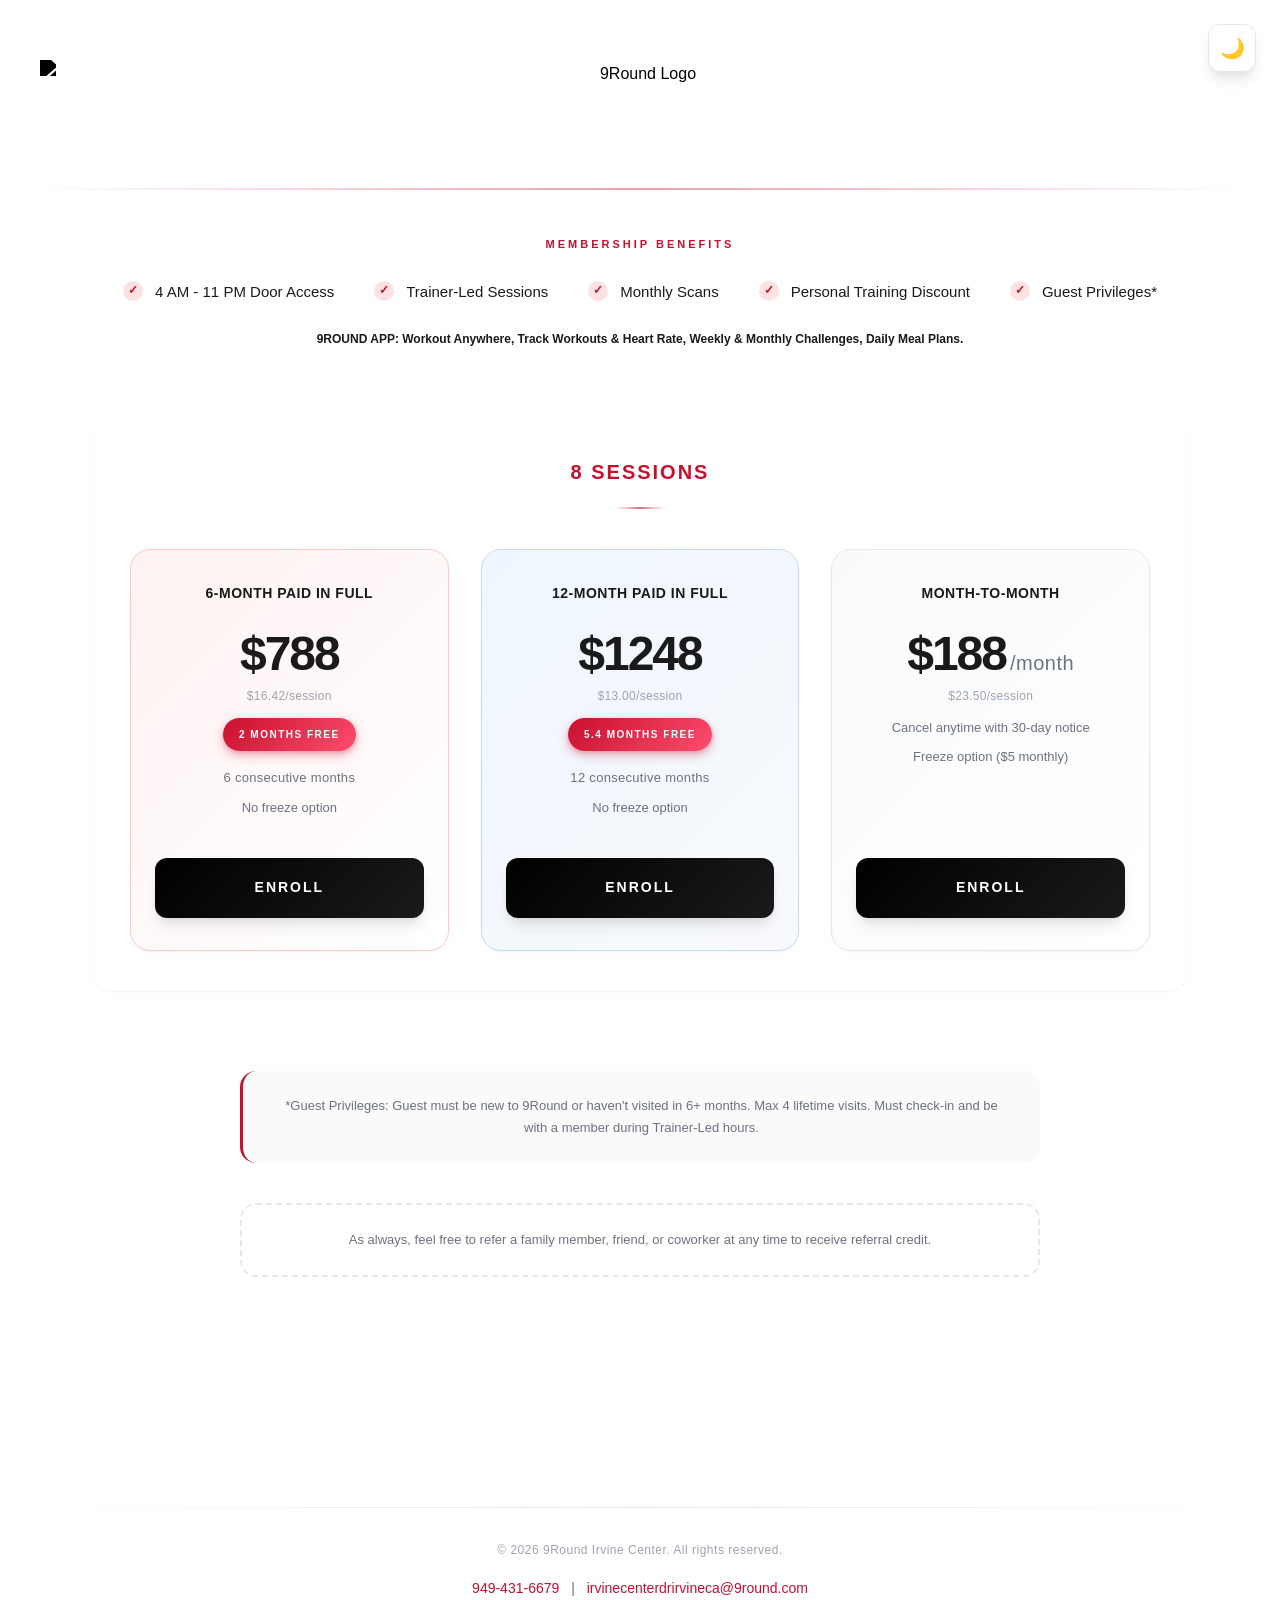
==== eight/index.html @ 7ae6cd3d "Create standalone plan pages and responsive single-plan sections" ====
<!DOCTYPE html>
<html lang="en">
<head>
  <meta charset="UTF-8">
  <meta name="viewport" content="width=device-width, initial-scale=1.0, viewport-fit=cover">
  <title>9Round Irvine Center - 8 Sessions</title>
  <link rel="icon" type="image/png" sizes="96x96" href="../images/favicon-96x96.png">
  <link rel="icon" href="../images/favicon.svg" type="image/svg+xml">
  <link rel="shortcut icon" href="../images/favicon.ico" type="image/x-icon">
  <link rel="stylesheet" type="text/css" href="../styles.css">
</head>
<body>
  <button class="theme-toggle" aria-label="Toggle theme" title="Toggle light/dark mode">
    <span class="theme-icon">🌙</span>
  </button>
  <div class="container">
    <div class="logo-container">
      <img src="../images/9round-white-logo.png" alt="9Round Logo" class="logo">
    </div>

    <div class="benefits-section">
      <ul class="benefits-list">
        <li>4 AM - 11 PM Door Access</li>
        <li>Trainer-Led Sessions</li>
        <li>Monthly Scans</li>
        <li>Personal Training Discount</li>
        <li>Guest Privileges*</li>
        <li class="no-checkmark">9ROUND APP: Workout Anywhere, Track Workouts & Heart Rate, Weekly & Monthly Challenges, Daily Meal Plans.</li>
      </ul>
    </div>


    <div class="pricing-grid single-plan-grid">
      <!-- 8 Sessions -->
      <div class="pricing-tier" data-tier="eight">
        <h2 class="tier-title">8 SESSIONS</h2>
        
        <div class="pricing-option pif-option">
          <h3 class="option-title">6-Month Paid In Full</h3>
          <div class="price">$788</div>
          <div class="price-per-session">$16.42/session</div>
          <div class="highlight-badge" data-pif="788" data-monthly="188" data-tier="8 Sessions" data-enroll-url="https://app.clubready.com/JoinUs/9261/558503">2 MONTHS FREE</div>
          <p class="price-note">6 consecutive months</p>
          <p class="option-note">No freeze option</p>
          <a href="#" class="enroll-button" data-url="https://app.clubready.com/JoinUs/9261/558503">ENROLL</a>
        </div>

        <div class="pricing-option pif-option pif-option-12mo">
          <h3 class="option-title">12-Month Paid In Full</h3>
          <div class="price">$1248</div>
          <div class="price-per-session">$13.00/session</div>
          <div class="highlight-badge" data-pif="1248" data-monthly="188" data-tier="8 Sessions" data-enroll-url="https://app.clubready.com/JoinUs/9261/550856" data-months="12">5.4 MONTHS FREE</div>
          <p class="price-note">12 consecutive months</p>
          <p class="option-note">No freeze option</p>
          <a href="#" class="enroll-button" data-url="https://app.clubready.com/JoinUs/9261/550856">ENROLL</a>
        </div>

        <div class="pricing-option monthly-option">
          <h3 class="option-title">Month-to-Month</h3>
          <div class="price">$188<span class="price-period">/month</span></div>
          <div class="price-per-session">$23.50/session</div>
          <p class="option-note">Cancel anytime with 30-day notice</p>
          <p class="option-note">Freeze option ($5 monthly)</p>
          <a href="#" class="enroll-button" data-url="https://app.clubready.com/JoinUs/9261/544039">ENROLL</a>
        </div>
      </div>
    </div>
    <div class="guest-note">
      <p>*Guest Privileges: Guest must be new to 9Round or haven't visited in 6+ months. Max 4 lifetime visits. Must check-in and be with a member during Trainer-Led hours.</p>
    </div>

    <div class="referral-note">
      <p>As always, feel free to refer a family member, friend, or coworker at any time to receive referral credit.</p>
    </div>
  </div>

  <footer>
    <div class="footer-line"></div>
    <div class="footer-content">
      <p class="copyright">&copy; 2026 9Round Irvine Center. All rights reserved.</p>
      <p class="contact-info">
        <a href="tel:949-431-6679">949-431-6679</a> | 
        <a href="mailto:irvinecenterdrirvineca@9round.com">irvinecenterdrirvineca@9round.com</a>
      </p>
    </div>
  </footer>

  <!-- Enrollment Modal -->
  <div id="enrollmentModal" class="modal">
    <div class="modal-content">
      <div class="modal-header">
        <div class="modal-title-wrapper">
          <h3 class="modal-title">
            <span class="modal-title-line1">MEMBERSHIP</span>
            <span class="modal-title-line2">ENROLLMENT</span>
          </h3>
        </div>
        <div class="modal-header-actions">
          <button class="modal-refresh" aria-label="Refresh content" title="Refresh content">
            <span class="refresh-icon">↻</span>
            <span class="refresh-text">Refresh</span>
          </button>
          <button class="modal-close" aria-label="Close modal">&times;</button>
        </div>
      </div>
      <div class="modal-body">
        <div class="modal-iframe-overlay">
          <div class="modal-overlay-content">
            <img src="../images/favicon.svg" alt="9Round Logo" class="modal-overlay-logo">
            <div class="modal-overlay-info">
              <div class="modal-overlay-name">9Round Irvine Center</div>
              <div class="modal-overlay-address">6610 Irvine Center Dr, Irvine, CA 92618</div>
              <a href="tel:949-431-6679" class="modal-overlay-phone">949-431-6679</a>
            </div>
          </div>
        </div>
        <div class="modal-loader" id="modalLoader">
          <div class="loader-spinner"></div>
          <p class="loader-text">Loading...</p>
          <button class="status-check-btn" style="display:none; margin-top: 20px; padding: 10px 20px; background: #dc2626; color: white; border: none; border-radius: 4px; cursor: pointer; font-size: 14px; font-weight: 600;">Check Status / Close</button>
        </div>
        <iframe id="enrollmentIframe" src="" frameborder="0"></iframe>
      </div>
    </div>
  </div>

  <!-- Savings Modal -->
  <div id="savingsModal" class="modal">
    <div class="modal-content savings-modal-content">
      <div class="modal-header">
        <h3 class="modal-title">How You Save</h3>
        <button class="modal-close savings-modal-close" aria-label="Close modal">&times;</button>
      </div>
      <div class="modal-body savings-modal-body">
        <div class="savings-content">
          <div class="savings-membership-info">
            <div class="savings-membership-title" id="savings-tier-name">8 SESSIONS</div>
            <div class="savings-membership-subtitle" id="savings-subtitle">6-Month Paid In Full</div>
          </div>
          <div class="savings-line">
            <span id="savings-monthly-label">6 months month-to-month:</span>
            <strong id="savings-monthly-total">$0</strong>
          </div>
          <div class="savings-line">
            <span id="savings-pif-label">6 months paid in full:</span>
            <strong id="savings-pif-total">$0</strong>
          </div>
          <div class="savings-total">
            <span>You save:</span>
            <strong id="savings-amount">$0</strong>
          </div>
          <div class="savings-note" id="savings-note-text">That's like getting 2 months FREE!</div>
          <a href="#" class="enroll-button savings-modal-enroll" id="savings-enroll-button">ENROLL</a>
        </div>
      </div>
    </div>
  </div>

  <script>
    // Theme management
    (function() {
      const themeToggle = document.querySelector('.theme-toggle');
      const themeIcon = document.querySelector('.theme-icon');
      const html = document.documentElement;
      
      // Get saved theme or detect system preference
      function getInitialTheme() {
        const savedTheme = localStorage.getItem('theme');
        if (savedTheme) {
          return savedTheme;
        }
        return window.matchMedia('(prefers-color-scheme: dark)').matches ? 'dark' : 'light';
      }
      
      // Apply theme
      function setTheme(theme) {
        html.setAttribute('data-theme', theme);
        localStorage.setItem('theme', theme);
        themeIcon.textContent = theme === 'dark' ? '☀️' : '🌙';
      }
      
      // Initialize theme
      setTheme(getInitialTheme());
      
      // Toggle theme on button click
      themeToggle.addEventListener('click', () => {
        const currentTheme = html.getAttribute('data-theme');
        const newTheme = currentTheme === 'dark' ? 'light' : 'dark';
        setTheme(newTheme);
      });
      
      // Listen for system theme changes (optional)
      window.matchMedia('(prefers-color-scheme: dark)').addEventListener('change', (e) => {
        // Only auto-switch if user hasn't manually set a preference
        if (!localStorage.getItem('theme')) {
          setTheme(e.matches ? 'dark' : 'light');
        }
      });
    })();

    // Modal functionality
    const modal = document.getElementById('enrollmentModal');
    const modalIframe = document.getElementById('enrollmentIframe');
    const modalClose = document.querySelector('.modal-close');
    const modalRefresh = document.querySelector('.modal-refresh');
    const modalLoader = document.getElementById('modalLoader');
    const loaderText = modalLoader.querySelector('.loader-text');
    const statusCheckBtn = modalLoader.querySelector('.status-check-btn');
    let loaderTimeout;
    let submissionTimeout;
    let loadCheckInterval;
    let lastIframeUrl = '';
    let modalOpenTime = null;

    function showModal(url) {
      // Show loader immediately
      modalLoader.style.display = 'flex';
      modal.style.display = 'flex';
      document.body.style.overflow = 'hidden'; // Prevent background scrolling
      
      // Reset loader text and hide status button
      loaderText.textContent = 'Loading...';
      statusCheckBtn.style.display = 'none';
      
      // Clear any existing timeouts/intervals
      if (loaderTimeout) {
        clearTimeout(loaderTimeout);
        loaderTimeout = null;
      }
      if (submissionTimeout) {
        clearTimeout(submissionTimeout);
        submissionTimeout = null;
      }
      if (loadCheckInterval) {
        clearInterval(loadCheckInterval);
        loadCheckInterval = null;
      }
      
      lastIframeUrl = url;
      
      // Track when modal was opened
      modalOpenTime = Date.now();
      
      // Set iframe source
      modalIframe.src = url;
      
      // Start periodic check for blocked/stuck iframe
      let checkCount = 0;
      loadCheckInterval = setInterval(() => {
        checkCount++;
        const timeSinceOpen = Date.now() - modalOpenTime;
        
        // After 30 seconds, always show status button (regardless of our loader state)
        // This handles cases where ClubReady's form shows its own loading spinners
        if (timeSinceOpen >= 30000) {
          // Show status button if modal is still open
          if (modal.style.display === 'flex') {
            loaderText.textContent = 'The form may be taking longer than expected. If your order was submitted, please check your email for confirmation. You can close this window.';
            showStatusCheckButton();
            clearInterval(loadCheckInterval);
            loadCheckInterval = null;
          }
        }
      }, 1000); // Check every 1 second
      
      // Set a timeout that always shows status button after 30 seconds
      // This ensures users can always close the modal, even if ClubReady's form is stuck
      loaderTimeout = setTimeout(() => {
        // Always show status button after 30 seconds if modal is still open
        if (modal.style.display === 'flex') {
          loaderText.textContent = 'The form may be taking longer than expected. If your order was submitted, please check your email for confirmation. You can close this window.';
          showStatusCheckButton();
          
          // Clear the interval if timeout fires
          if (loadCheckInterval) {
            clearInterval(loadCheckInterval);
            loadCheckInterval = null;
          }
        }
      }, 30000); // 30 seconds
    }

    function closeModal() {
      modal.style.display = 'none';
      modalIframe.src = ''; // Clear iframe to stop loading
      document.body.style.overflow = ''; // Restore scrolling
      modalLoader.style.display = 'none'; // Hide loader
      loaderText.textContent = 'Loading...';
      statusCheckBtn.style.display = 'none';
      
      if (loaderTimeout) {
        clearTimeout(loaderTimeout);
        loaderTimeout = null;
      }
      if (submissionTimeout) {
        clearTimeout(submissionTimeout);
        submissionTimeout = null;
      }
      if (loadCheckInterval) {
        clearInterval(loadCheckInterval);
        loadCheckInterval = null;
      }
      
      lastIframeUrl = '';
      modalOpenTime = null;
    }

    function showStatusCheckButton() {
      statusCheckBtn.style.display = 'block';
    }

    // Enhanced load event handler - fires on every navigation including post-submission
    modalIframe.addEventListener('load', function() {
      // Clear initial loader timeout since iframe loaded
      if (loaderTimeout) {
        clearTimeout(loaderTimeout);
        loaderTimeout = null;
      }
      
      // Clear the periodic check interval since iframe loaded
      if (loadCheckInterval) {
        clearInterval(loadCheckInterval);
        loadCheckInterval = null;
      }
      
      // Hide loader after a short delay to ensure content is rendered
      setTimeout(() => {
        modalLoader.style.display = 'none';
        statusCheckBtn.style.display = 'none';
      }, 500);
      
      // Try to detect if we're on a success/confirmation page
      try {
        // Check if iframe URL changed (may be blocked by same-origin policy)
        const currentUrl = modalIframe.src;
        if (currentUrl !== lastIframeUrl && (currentUrl.includes('success') || currentUrl.includes('confirm'))) {
          // Likely on success page
          console.log('Detected potential success page');
        }
        lastIframeUrl = currentUrl;
      } catch (e) {
        // Cross-origin restriction - can't access iframe.contentWindow
        // This is expected for ClubReady
      }
      
      // Monitor for stuck loading state after form submission
      // If loader is still showing after 2 minutes, show user feedback
      if (submissionTimeout) {
        clearTimeout(submissionTimeout);
      }
      
      submissionTimeout = setTimeout(() => {
        // Always show status button after 30 seconds if modal is still open
        // This handles cases where ClubReady's form processing gets stuck
        if (modal.style.display === 'flex') {
          loaderText.textContent = 'Processing may be taking longer than expected. If your order was submitted, please check your email for confirmation.';
          showStatusCheckButton();
        }
      }, 30000); // 30 seconds after load event
    });

    // Handle iframe load errors
    modalIframe.addEventListener('error', function() {
      modalLoader.style.display = 'none';
      statusCheckBtn.style.display = 'none';
      
      if (loaderTimeout) {
        clearTimeout(loaderTimeout);
        loaderTimeout = null;
      }
      if (submissionTimeout) {
        clearTimeout(submissionTimeout);
        submissionTimeout = null;
      }
      
      console.error('Failed to load iframe content');
      
      // Show user-friendly error message
      loaderText.textContent = 'Failed to load form. Please try refreshing or contact support.';
      showStatusCheckButton();
    });

    // Refresh button click handler
    modalRefresh.addEventListener('click', function() {
      if (!modalIframe.src) return;
      modalLoader.style.display = 'flex';
      loaderText.textContent = 'Loading...';
      statusCheckBtn.style.display = 'none';
      
      if (loaderTimeout) {
        clearTimeout(loaderTimeout);
      }
      if (submissionTimeout) {
        clearTimeout(submissionTimeout);
      }
      
      lastIframeUrl = modalIframe.src;
      modalIframe.src = modalIframe.src;
      
      loaderTimeout = setTimeout(() => {
        modalLoader.style.display = 'none';
      }, 30000);
    });

    // Status check button click handler
    statusCheckBtn.addEventListener('click', function() {
      closeModal();
    });

    // Listen for messages from iframe (if ClubReady supports postMessage)
    window.addEventListener('message', function(event) {
      // Verify origin for security
      if (event.origin.includes('clubready.com')) {
        if (event.data && event.data.type === 'formSubmitted') {
          modalLoader.style.display = 'none';
          statusCheckBtn.style.display = 'none';
        } else if (event.data && event.data.type === 'formError') {
          loaderText.textContent = 'An error occurred. Please try again.';
          showStatusCheckButton();
        }
      }
    });

    // Close modal handlers
    modalClose.addEventListener('click', closeModal);
    
    // Close modal when clicking outside
    window.addEventListener('click', function(event) {
      if (event.target === modal) {
        closeModal();
      }
    });

    // Close modal on Escape key
    document.addEventListener('keydown', function(event) {
      if (event.key === 'Escape' && modal.style.display === 'flex') {
        closeModal();
      }
    });

    // Savings Modal functionality
    (function() {
      const savingsModal = document.getElementById('savingsModal');
      const savingsModalClose = document.querySelector('.savings-modal-close');
      const badges = document.querySelectorAll('.highlight-badge');
      
      function showSavingsModal(badge) {
        if (!badge.hasAttribute('data-pif')) return;
        const pifPrice = parseFloat(badge.getAttribute('data-pif'));
        const monthlyPrice = parseFloat(badge.getAttribute('data-monthly'));
        const tierName = badge.getAttribute('data-tier');
        const enrollUrl = badge.getAttribute('data-enroll-url');
        const months = parseInt(badge.getAttribute('data-months'), 10) || 6;
        
        // Calculate values
        const monthsMonthly = monthlyPrice * months;
        const savings = monthsMonthly - pifPrice;
        const monthsFree = Math.round(savings / monthlyPrice * 10) / 10;
        
        // Update modal content
        const tierDisplayName = tierName.toUpperCase().includes('SESSION') 
          ? tierName.toUpperCase() 
          : tierName.toUpperCase() + ' SESSIONS';
        document.getElementById('savings-tier-name').textContent = tierDisplayName;
        document.getElementById('savings-subtitle').textContent = months + '-Month Paid In Full';
        document.getElementById('savings-monthly-label').textContent = months + ' months month-to-month:';
        document.getElementById('savings-pif-label').textContent = months + ' months paid in full:';
        document.getElementById('savings-monthly-total').textContent = `$${monthsMonthly.toLocaleString()}`;
        document.getElementById('savings-pif-total').textContent = `$${pifPrice.toLocaleString()}`;
        document.getElementById('savings-amount').textContent = `$${savings.toLocaleString()}`;
        document.getElementById('savings-note-text').textContent = "That's like getting " + (monthsFree % 1 === 0 ? monthsFree : monthsFree.toFixed(1)) + " months FREE!";
        
        // Update enroll button
        const enrollButton = document.getElementById('savings-enroll-button');
        enrollButton.setAttribute('data-url', enrollUrl || '#');
        
        // Show modal
        savingsModal.style.display = 'flex';
        document.body.style.overflow = 'hidden';
      }
      
      function closeSavingsModal() {
        savingsModal.style.display = 'none';
        document.body.style.overflow = '';
      }
      
      // Add click handlers to all badges
      badges.forEach(badge => {
        badge.addEventListener('click', function(e) {
          e.preventDefault();
          e.stopPropagation();
          showSavingsModal(badge);
        });
      });
      
      // Close modal handlers
      savingsModalClose.addEventListener('click', closeSavingsModal);
      
      // Close modal when clicking outside
      window.addEventListener('click', function(event) {
        if (event.target === savingsModal) {
          closeSavingsModal();
        }
      });
      
      // Close modal on Escape key
      document.addEventListener('keydown', function(event) {
        if (event.key === 'Escape' && savingsModal.style.display === 'flex') {
          closeSavingsModal();
        }
      });
      
      // Handle enroll button click in savings modal
      const savingsEnrollButton = document.getElementById('savings-enroll-button');
      savingsEnrollButton.addEventListener('click', function(e) {
        e.preventDefault();
        const url = this.getAttribute('data-url');
        if (url && url !== '#') {
          closeSavingsModal();
          showModal(url);
        }
      });
    })();

    // Add click handlers for ENROLL buttons
    document.querySelectorAll('.enroll-button').forEach(button => {
      button.addEventListener('click', function(e) {
        e.preventDefault();
        const url = this.getAttribute('data-url');
        if (url && url !== '#' && !url.startsWith('PLACEHOLDER')) {
          showModal(url);
        } else {
          console.log('Placeholder URL for:', this.getAttribute('data-url'));
          alert('Enrollment URL will be added soon. Please contact the gym for enrollment options.');
        }
      });
    });

  </script>
</body>
</html>
---- styles.css ----
* {
  margin: 0;
  padding: 0;
  box-sizing: border-box;
}

:root {
  /* Light mode colors - Premium palette */
  --bg-primary: #ffffff;
  --bg-secondary: #fafafa;
  --text-primary: #1a1a1a;
  --text-secondary: #6b7280;
  --text-tertiary: #9ca3af;
  --border-color: #e5e7eb;
  --border-light: #f3f4f6;
  --accent-red: #C80F2E;
  --accent-red-light: #fee2e2;
  --accent-red-bg: #fef2f2;
  --pif-bg: linear-gradient(135deg, #fef2f2 0%, #ffffff 100%);
  --pif-border: #fecaca;
  --pif-12mo-bg: linear-gradient(135deg, #eff6ff 0%, #f8fafc 100%);
  --pif-12mo-border: #bfdbfe;
  --pif-3mo-bg: linear-gradient(135deg, #ecfdf5 0%, #f0fdf4 100%);
  --pif-3mo-border: #a7f3d0;
  --monthly-bg: linear-gradient(135deg, #f9fafb 0%, #ffffff 100%);
  --monthly-border: #e5e7eb;
  --tier-border: rgba(229, 231, 235, 0.5);
  --shadow-sm: 0 1px 2px 0 rgba(0, 0, 0, 0.05);
  --shadow: 0 4px 6px -1px rgba(0, 0, 0, 0.1), 0 2px 4px -1px rgba(0, 0, 0, 0.06);
  --shadow-md: 0 10px 15px -3px rgba(0, 0, 0, 0.1), 0 4px 6px -2px rgba(0, 0, 0, 0.05);
  --shadow-lg: 0 20px 25px -5px rgba(0, 0, 0, 0.1), 0 10px 10px -5px rgba(0, 0, 0, 0.04);
  --shadow-xl: 0 25px 50px -12px rgba(0, 0, 0, 0.25);
}

[data-theme="dark"] {
  /* Dark mode colors - Premium dark palette */
  --bg-primary: #0f0f0f;
  --bg-secondary: #1a1a1a;
  --text-primary: #f9fafb;
  --text-secondary: #d1d5db;
  --text-tertiary: #9ca3af;
  --border-color: #374151;
  --border-light: #1f2937;
  --accent-red: #ff4d6d;
  --accent-red-light: #4a1a1a;
  --accent-red-bg: #2a1a1a;
  --pif-bg: linear-gradient(135deg, #3a1f1f 0%, #1f1f1f 100%);
  --pif-border: #5a2a2a;
  --pif-12mo-bg: linear-gradient(135deg, #1e3a5f 0%, #0f172a 100%);
  --pif-12mo-border: #334155;
  --pif-3mo-bg: linear-gradient(135deg, #1e3d32 0%, #14532d 100%);
  --pif-3mo-border: #065f46;
  --monthly-bg: linear-gradient(135deg, #1f2937 0%, #111827 100%);
  --monthly-border: #374151;
  --tier-border: rgba(55, 65, 81, 0.5);
  --shadow-sm: 0 1px 2px 0 rgba(0, 0, 0, 0.3);
  --shadow: 0 4px 6px -1px rgba(0, 0, 0, 0.4), 0 2px 4px -1px rgba(0, 0, 0, 0.3);
  --shadow-md: 0 10px 15px -3px rgba(0, 0, 0, 0.5), 0 4px 6px -2px rgba(0, 0, 0, 0.4);
  --shadow-lg: 0 20px 25px -5px rgba(0, 0, 0, 0.6), 0 10px 10px -5px rgba(0, 0, 0, 0.5);
  --shadow-xl: 0 25px 50px -12px rgba(0, 0, 0, 0.8);
}

html {
  scroll-behavior: smooth;
  font-size: 16px;
}

body {
  font-family: -apple-system, BlinkMacSystemFont, 'Segoe UI', 'Roboto', 'Helvetica Neue', Arial, sans-serif;
  background: var(--bg-primary);
  color: var(--text-primary);
  line-height: 1.7;
  padding: 0;
  transition: background-color 0.4s cubic-bezier(0.4, 0, 0.2, 1), color 0.4s cubic-bezier(0.4, 0, 0.2, 1);
  -webkit-font-smoothing: antialiased;
  -moz-osx-font-smoothing: grayscale;
  font-feature-settings: "kern" 1;
  text-rendering: optimizeLegibility;
}

/* Premium Theme Toggle */
.theme-toggle {
  position: fixed;
  top: 24px;
  right: 24px;
  width: 48px;
  height: 48px;
  border-radius: 12px;
  border: 1px solid var(--border-color);
  background: var(--bg-primary);
  backdrop-filter: blur(20px) saturate(180%);
  -webkit-backdrop-filter: blur(20px) saturate(180%);
  color: var(--text-primary);
  cursor: pointer;
  display: flex;
  align-items: center;
  justify-content: center;
  font-size: 20px;
  z-index: 1000;
  transition: all 0.3s cubic-bezier(0.4, 0, 0.2, 1);
  box-shadow: var(--shadow-md);
}

.theme-toggle:hover {
  transform: translateY(-2px);
  box-shadow: var(--shadow-lg);
  border-color: var(--accent-red);
  background: var(--bg-secondary);
}

.theme-toggle:active {
  transform: translateY(0);
}

.container {
  max-width: 1400px;
  margin: 0 auto;
  padding: 60px 40px;
  animation: fadeIn 0.8s cubic-bezier(0.4, 0, 0.2, 1);
}

.logo-container {
  text-align: center;
  margin-bottom: 60px;
  animation: fadeInDown 0.8s cubic-bezier(0.4, 0, 0.2, 1);
  position: relative;
  padding-bottom: 40px;
}

.logo-container::after {
  content: '';
  position: absolute;
  bottom: 0;
  left: 0;
  right: 0;
  width: 100%;
  height: 2px;
  background: linear-gradient(90deg, transparent, var(--accent-red), transparent);
  opacity: 0.4;
}

.logo {
  height: 90px;
  width: auto;
  filter: brightness(0);
  display: block;
  margin: 0 auto;
  transition: all 0.4s cubic-bezier(0.4, 0, 0.2, 1);
}

[data-theme="dark"] .logo {
  filter: none;
}

/* Premium Benefits Section */
.benefits-section {
  margin-bottom: 65px;
  margin-top: -15px;
  text-align: center;
  background: transparent;
  padding: 0;
  border-radius: 0;
  border: none;
  box-shadow: none;
  transition: all 0.4s cubic-bezier(0.4, 0, 0.2, 1);
  animation: fadeInUp 0.8s cubic-bezier(0.4, 0, 0.2, 1) 0.2s both;
  position: relative;
  overflow: visible;
}

.benefits-section:hover {
  transform: none;
  box-shadow: none;
  border-color: transparent;
}

[data-theme="dark"] .benefits-section {
  background: transparent;
  border-color: transparent;
  box-shadow: none;
}

.benefits-section::before {
  content: "MEMBERSHIP BENEFITS";
  display: block;
  font-size: 11px;
  font-weight: 700;
  color: var(--accent-red);
  text-transform: uppercase;
  letter-spacing: 3px;
  margin-bottom: 24px;
  text-align: center;
  position: relative;
}


.benefits-list {
  list-style: none;
  display: flex;
  flex-wrap: wrap;
  justify-content: center;
  gap: 24px 40px;
  font-size: 15px;
  color: var(--text-primary);
  margin: 0;
  padding: 0;
  font-weight: 500;
}

.benefits-list li {
  padding: 0;
  margin: 0;
  position: relative;
  padding-left: 32px;
  line-height: 1.8;
  transition: transform 0.3s cubic-bezier(0.4, 0, 0.2, 1);
  display: flex;
  align-items: center;
}

.benefits-list li:hover {
  transform: translateX(4px);
}

.benefits-list li:before {
  content: "✓";
  position: absolute;
  left: 0;
  top: 50%;
  transform: translateY(-50%);
  color: var(--accent-red);
  font-weight: 700;
  width: 20px;
  height: 20px;
  display: flex;
  align-items: center;
  justify-content: center;
  background: var(--accent-red-light);
  border-radius: 50%;
  font-size: 12px;
  flex-shrink: 0;
}

.benefits-list li.no-checkmark:before {
  display: none;
}

.benefits-list li.no-checkmark {
  padding-left: 0;
  font-size: 12px;
  font-weight: 700;
}

/* Premium Pricing Filter Tabs */
.pricing-tabs {
  display: flex;
  justify-content: center;
  gap: 8px;
  margin-bottom: 48px;
  padding: 0 20px;
  animation: fadeInUp 0.8s cubic-bezier(0.4, 0, 0.2, 1) 0.3s both;
  flex-wrap: wrap;
  position: sticky;
  top: 0;
  z-index: 100;
  background: transparent;
  padding-top: 24px;
  padding-bottom: 24px;
  margin-top: -24px;
  margin-bottom: 48px;
  margin-left: calc(50% - 50vw);
  margin-right: calc(50% - 50vw);
  width: 100vw;
  left: 0;
  right: 0;
  transition: background-color 0.4s cubic-bezier(0.4, 0, 0.2, 1), box-shadow 0.3s cubic-bezier(0.4, 0, 0.2, 1);
}

.pricing-tabs::after {
  content: '';
  position: absolute;
  bottom: 0;
  left: 0;
  right: 0;
  height: 1px;
  background: linear-gradient(90deg, transparent, var(--border-color), transparent);
  opacity: 0;
  transition: opacity 0.3s cubic-bezier(0.4, 0, 0.2, 1);
}

.pricing-tabs.scrolled {
  box-shadow: 0 2px 8px rgba(0, 0, 0, 0.08);
  backdrop-filter: blur(10px);
  -webkit-backdrop-filter: blur(10px);
  background: rgba(255, 255, 255, 0.8);
}

.pricing-tabs.scrolled::after {
  opacity: 1;
}

[data-theme="dark"] .pricing-tabs {
  background: transparent;
}

[data-theme="dark"] .pricing-tabs.scrolled {
  box-shadow: 0 2px 8px rgba(0, 0, 0, 0.3);
  background: rgba(15, 15, 15, 0.8);
}

.pricing-tab {
  padding: 14px 32px;
  background: var(--bg-secondary);
  border: 1px solid var(--border-color);
  border-radius: 12px;
  color: var(--text-secondary);
  font-size: 13px;
  font-weight: 700;
  text-transform: uppercase;
  letter-spacing: 1.5px;
  cursor: pointer;
  transition: all 0.3s cubic-bezier(0.4, 0, 0.2, 1);
  position: relative;
  overflow: hidden;
  min-width: 100px;
  text-align: center;
  display: flex;
  align-items: center;
  justify-content: center;
  gap: 8px;
}

.tab-icon {
  display: inline-flex;
  align-items: center;
  justify-content: center;
  font-size: 18px;
  line-height: 1;
  vertical-align: middle;
}

.tab-text {
  display: inline-block;
  vertical-align: middle;
  line-height: 1.2;
}

.pricing-tab[data-filter="all"] .tab-icon {
  font-size: 20px;
  transform: translateY(-3px);
}

.pricing-tab[data-filter="unlimited"] .tab-icon {
  font-size: 28px;
}

.pricing-tab::before {
  content: '';
  position: absolute;
  top: 0;
  left: -100%;
  width: 100%;
  height: 100%;
  background: linear-gradient(90deg, transparent, rgba(200, 15, 46, 0.1), transparent);
  transition: left 0.5s cubic-bezier(0.4, 0, 0.2, 1);
}

.pricing-tab:hover::before {
  left: 100%;
}

.pricing-tab:hover {
  border-color: var(--accent-red);
  color: var(--accent-red);
  background: var(--bg-primary);
  transform: translateY(-2px);
  box-shadow: var(--shadow-sm);
}

.pricing-tab.active {
  background: linear-gradient(135deg, var(--accent-red) 0%, #ff4d6d 100%);
  color: #ffffff;
  border-color: var(--accent-red);
  box-shadow: 0 4px 12px rgba(200, 15, 46, 0.3), 0 2px 4px rgba(200, 15, 46, 0.2);
}

.pricing-tab.active:hover {
  background: linear-gradient(135deg, #ff4d6d 0%, var(--accent-red) 100%);
  box-shadow: 0 6px 16px rgba(200, 15, 46, 0.4), 0 3px 6px rgba(200, 15, 46, 0.3);
  transform: translateY(-3px);
}

[data-theme="dark"] .pricing-tab {
  background: var(--bg-secondary);
  border-color: var(--border-color);
}

[data-theme="dark"] .pricing-tab:hover {
  background: var(--bg-primary);
  border-color: var(--accent-red);
}

[data-theme="dark"] .pricing-tab.active {
  background: linear-gradient(135deg, var(--accent-red) 0%, #ff4d6d 100%);
  border-color: var(--accent-red);
}

/* Premium Pricing Grid */
.pricing-grid {
  display: grid;
  grid-template-columns: repeat(3, 1fr);
  gap: 32px;
  margin-bottom: 80px;
  animation: fadeInUp 1s cubic-bezier(0.4, 0, 0.2, 1) 0.4s both;
  transition: grid-template-columns 0.4s cubic-bezier(0.4, 0, 0.2, 1);
}

.pricing-grid.filtered {
  grid-template-columns: 1fr;
  max-width: 1200px;
  margin-left: auto;
  margin-right: auto;
  justify-items: center;
  width: 100%;
}

.pricing-grid.single-plan-grid {
  grid-template-columns: 1fr;
  max-width: 1200px;
  margin-left: auto;
  margin-right: auto;
  justify-items: center;
  width: 100%;
}

.pricing-tier {
  border: none;
  border-radius: 24px;
  padding: 40px;
  background-color: var(--bg-primary);
  transition: all 0.5s cubic-bezier(0.4, 0, 0.2, 1);
  box-shadow: var(--shadow-sm);
  position: relative;
  overflow: hidden;
  backdrop-filter: blur(10px);
  -webkit-backdrop-filter: blur(10px);
  opacity: 1;
  transform: translateY(0);
  width: 100%;
  max-width: 400px;
}

.pricing-grid.filtered .pricing-tier {
  max-width: 100%;
}

.pricing-grid.single-plan-grid .pricing-tier {
  max-width: 1100px;
  margin: 0 auto;
  display: grid;
  grid-template-columns: repeat(auto-fit, minmax(260px, 1fr));
  gap: 32px;
  align-items: stretch;
  width: 100%;
  justify-self: center;
}

.pricing-grid.single-plan-grid .tier-title {
  grid-column: 1 / -1;
  margin-bottom: 8px;
}

.pricing-grid.single-plan-grid .pricing-option {
  margin-bottom: 0;
  width: 100%;
  min-width: 0;
  padding: 32px 24px;
  height: 100%;
  display: flex;
  flex-direction: column;
}

.pricing-grid.single-plan-grid .pricing-option .enroll-button {
  margin-top: auto;
}

.pricing-tier.filtered-tier {
  max-width: 1100px !important;
  margin: 0 auto;
  display: grid !important;
  grid-template-columns: 1fr 1fr !important;
  gap: 32px;
  align-items: stretch;
  width: 100%;
  justify-self: center;
}

.pricing-tier.filtered-tier .tier-title {
  grid-column: 1 / -1;
  margin-bottom: 32px;
}

.pricing-tier.filtered-tier .pricing-option {
  margin-bottom: 0 !important;
  width: 100%;
  min-width: 0;
  padding: 36px;
  height: 100%;
  display: flex;
  flex-direction: column;
}

.pricing-tier.filtered-tier .pricing-option .enroll-button {
  margin-top: auto;
}

.pricing-tier:not(.filtered-tier) .pricing-option {
  margin-bottom: 32px;
}

.pricing-tier::before {
  content: '';
  position: absolute;
  top: 0;
  left: 0;
  right: 0;
  height: 3px;
  background: linear-gradient(90deg, transparent, var(--accent-red), transparent);
  opacity: 0;
  transition: opacity 0.4s cubic-bezier(0.4, 0, 0.2, 1);
}

.pricing-tier:hover {
  transform: translateY(-12px);
  box-shadow: var(--shadow-xl);
}

.pricing-tier:hover::before {
  opacity: 1;
}

[data-theme="dark"] .pricing-tier {
  box-shadow: var(--shadow);
}

[data-theme="dark"] .pricing-tier:hover {
  box-shadow: var(--shadow-xl);
}

.tier-title {
  font-size: 20px;
  font-weight: 800;
  color: var(--accent-red);
  text-align: center;
  margin-bottom: 40px;
  text-transform: uppercase;
  letter-spacing: 2px;
  transition: all 0.3s cubic-bezier(0.4, 0, 0.2, 1);
  position: relative;
  padding-bottom: 20px;
  white-space: nowrap;
}

.tier-title::after {
  content: '';
  position: absolute;
  bottom: 0;
  left: 50%;
  transform: translateX(-50%);
  width: 50px;
  height: 2px;
  background: linear-gradient(90deg, transparent, var(--accent-red), transparent);
  border-radius: 1px;
  opacity: 0.6;
}

.pricing-option {
  margin-bottom: 32px;
  padding: 32px;
  border-radius: 20px;
  transition: all 0.4s cubic-bezier(0.4, 0, 0.2, 1);
  position: relative;
  overflow: hidden;
}

.pricing-option::before {
  content: '';
  position: absolute;
  top: -50%;
  left: -50%;
  width: 200%;
  height: 200%;
  background: radial-gradient(circle, rgba(255, 255, 255, 0.1) 0%, transparent 70%);
  opacity: 0;
  transition: opacity 0.5s cubic-bezier(0.4, 0, 0.2, 1);
}

.pricing-option:hover::before {
  opacity: 1;
}

.pricing-option.pif-option {
  background: var(--pif-bg);
  border: 1px solid var(--pif-border);
  box-shadow: var(--shadow-sm);
}

.pricing-option.pif-option:hover {
  transform: translateY(-6px);
  box-shadow: var(--shadow-md);
  border-color: var(--accent-red);
}

.pricing-option.pif-option.pif-option-12mo {
  background: var(--pif-12mo-bg);
  border-color: var(--pif-12mo-border);
}

.pricing-option.pif-option.pif-option-12mo:hover {
  border-color: var(--pif-12mo-border);
}

.pricing-option.pif-option.pif-option-3mo {
  background: var(--pif-3mo-bg);
  border-color: var(--pif-3mo-border);
}

.pricing-option.pif-option.pif-option-3mo:hover {
  border-color: var(--pif-3mo-border);
}

.pricing-option.monthly-option {
  background: var(--monthly-bg);
  border: 1px solid var(--monthly-border);
  box-shadow: var(--shadow-sm);
}

  .pricing-option.monthly-option:hover {
    transform: translateY(-6px);
    box-shadow: var(--shadow-md);
    border-color: var(--border-color);
  }

.option-title {
  font-size: 16px;
  font-weight: 700;
  color: var(--text-primary);
  margin-bottom: 24px;
  text-align: center;
  letter-spacing: 0.5px;
  transition: color 0.3s cubic-bezier(0.4, 0, 0.2, 1);
  text-transform: uppercase;
  font-size: 14px;
}

.pricing-option:hover .option-title {
  color: var(--accent-red);
}

.highlight-badge {
  display: block;
  background: linear-gradient(135deg, var(--accent-red) 0%, #ff4d6d 100%);
  color: #ffffff;
  font-size: 10px;
  font-weight: 800;
  padding: 8px 16px;
  border-radius: 24px;
  text-transform: uppercase;
  letter-spacing: 1.5px;
  box-shadow: 0 4px 12px rgba(200, 15, 46, 0.3), 0 2px 4px rgba(200, 15, 46, 0.2);
  white-space: nowrap;
  position: relative;
  width: fit-content;
  margin: 0 auto 16px auto;
  cursor: pointer;
  transition: all 0.3s cubic-bezier(0.4, 0, 0.2, 1);
}

.highlight-badge:hover {
  transform: scale(1.05);
  box-shadow: 0 6px 16px rgba(200, 15, 46, 0.4), 0 3px 6px rgba(200, 15, 46, 0.3);
}

.highlight-badge:focus {
  outline: 3px solid var(--accent-red);
  outline-offset: 3px;
  border-radius: 24px;
}

.price {
  font-size: 48px;
  font-weight: 900;
  color: var(--text-primary);
  text-align: center;
  margin-bottom: 16px;
  display: flex;
  align-items: baseline;
  justify-content: center;
  letter-spacing: -2px;
  transition: transform 0.3s cubic-bezier(0.4, 0, 0.2, 1);
  line-height: 1;
}

.pricing-option:hover .price {
  transform: scale(1.05);
}

.price-period {
  font-size: 20px;
  font-weight: 500;
  color: var(--text-secondary);
  margin-left: 4px;
  letter-spacing: 0.5px;
}

.price-per-session {
  font-size: 12px;
  font-weight: 500;
  color: var(--text-tertiary);
  text-align: center;
  margin-top: -8px;
  margin-bottom: 12px;
  letter-spacing: 0.3px;
}

.price-note {
  font-size: 13px;
  color: var(--text-secondary);
  text-align: center;
  margin-bottom: 8px;
  font-weight: 500;
  letter-spacing: 0.3px;
}

.option-note {
  font-size: 13px;
  color: var(--text-secondary);
  text-align: center;
  margin-bottom: 8px;
  line-height: 1.6;
  font-weight: 400;
}

/* Premium Button Design */
.enroll-button {
  display: block;
  width: 100%;
  background: linear-gradient(135deg, #000000 0%, #1a1a1a 100%);
  color: #ffffff;
  text-align: center;
  padding: 18px 28px;
  border-radius: 12px;
  text-decoration: none;
  font-size: 14px;
  font-weight: 700;
  text-transform: uppercase;
  letter-spacing: 2px;
  margin-top: 32px;
  transition: all 0.4s cubic-bezier(0.4, 0, 0.2, 1);
  cursor: pointer;
  position: relative;
  overflow: hidden;
  box-shadow: var(--shadow-md);
  border: none;
}

.enroll-button::before {
  content: '';
  position: absolute;
  top: 0;
  left: -100%;
  width: 100%;
  height: 100%;
  background: linear-gradient(90deg, transparent, rgba(255, 255, 255, 0.15), transparent);
  transition: left 0.6s cubic-bezier(0.4, 0, 0.2, 1);
}

.enroll-button:hover::before {
  left: 100%;
}

.enroll-button:hover {
  background: linear-gradient(135deg, #1a1a1a 0%, #2a2a2a 100%);
  transform: translateY(-3px);
  box-shadow: var(--shadow-lg);
}

.enroll-button:active {
  transform: translateY(-1px);
  box-shadow: var(--shadow-md);
}

.enroll-button:focus {
  outline: 3px solid var(--accent-red);
  outline-offset: 3px;
}

[data-theme="dark"] .enroll-button {
  background: linear-gradient(135deg, #ffffff 0%, #f5f5f5 100%);
  color: #000000;
  box-shadow: var(--shadow-md);
}

[data-theme="dark"] .enroll-button:hover {
  background: linear-gradient(135deg, #f5f5f5 0%, #e5e5e5 100%);
  box-shadow: var(--shadow-lg);
}

[data-theme="dark"] .enroll-button::before {
  background: linear-gradient(90deg, transparent, rgba(0, 0, 0, 0.1), transparent);
}

.guest-note {
  text-align: center;
  font-size: 13px;
  color: var(--text-secondary);
  margin-top: 60px;
  margin-bottom: 40px;
  padding: 24px 32px;
  background: var(--bg-secondary);
  border-radius: 16px;
  transition: all 0.3s cubic-bezier(0.4, 0, 0.2, 1);
  animation: fadeInUp 1.2s cubic-bezier(0.4, 0, 0.2, 1) 0.6s both;
  border-left: 3px solid var(--accent-red);
  max-width: 800px;
  margin-left: auto;
  margin-right: auto;
}

[data-theme="dark"] .guest-note {
  background: var(--bg-secondary);
  border-left-color: var(--accent-red);
}

.guest-note p {
  margin: 0;
  line-height: 1.7;
}

.referral-note {
  text-align: center;
  font-size: 13px;
  color: var(--text-secondary);
  margin-top: 0;
  margin-bottom: 40px;
  padding: 24px 32px;
  background: transparent;
  border-radius: 16px;
  transition: all 0.3s cubic-bezier(0.4, 0, 0.2, 1);
  animation: fadeInUp 1.2s cubic-bezier(0.4, 0, 0.2, 1) 0.7s both;
  border: 2px dashed var(--border-color);
  max-width: 800px;
  margin-left: auto;
  margin-right: auto;
}

[data-theme="dark"] .referral-note {
  border-color: var(--border-color);
}

.referral-note p {
  margin: 0;
  line-height: 1.7;
  font-weight: 500;
}

footer {
  width: 100%;
  background-color: var(--bg-primary);
  padding: 50px 40px;
  margin-top: 80px;
  transition: background-color 0.4s cubic-bezier(0.4, 0, 0.2, 1);
}

.footer-line {
  width: 100%;
  height: 1px;
  background: linear-gradient(90deg, transparent, var(--border-color), transparent);
  margin-bottom: 32px;
  transition: background-color 0.3s ease;
}

.footer-content {
  text-align: center;
  font-size: 13px;
  color: var(--text-secondary);
  transition: color 0.3s ease;
  max-width: 600px;
  margin: 0 auto;
}

.footer-content p {
  margin: 12px 0;
}

.copyright {
  font-size: 12px;
  color: var(--text-tertiary);
  font-weight: 500;
  letter-spacing: 0.5px;
}

.contact-info {
  font-size: 14px;
  font-weight: 500;
}

.contact-info a {
  color: var(--accent-red);
  text-decoration: none;
  transition: all 0.3s cubic-bezier(0.4, 0, 0.2, 1);
  padding: 4px 8px;
  border-radius: 6px;
  display: inline-block;
  position: relative;
}

.contact-info a::after {
  content: '';
  position: absolute;
  bottom: 0;
  left: 50%;
  transform: translateX(-50%) scaleX(0);
  width: 80%;
  height: 2px;
  background: var(--accent-red);
  transition: transform 0.3s cubic-bezier(0.4, 0, 0.2, 1);
}

.contact-info a:hover::after {
  transform: translateX(-50%) scaleX(1);
}

.contact-info a:hover {
  background: var(--accent-red-light);
  color: var(--accent-red);
}

.contact-info a:focus {
  outline: 2px solid var(--accent-red);
  outline-offset: 2px;
}

/* Premium Modal Styles */
.modal {
  display: none;
  position: fixed;
  z-index: 2000;
  left: 0;
  top: 0;
  width: 100%;
  height: 100%;
  height: 100dvh;
  background-color: rgba(0, 0, 0, 0.8);
  backdrop-filter: blur(8px);
  -webkit-backdrop-filter: blur(8px);
  align-items: center;
  justify-content: center;
  animation: fadeIn 0.3s cubic-bezier(0.4, 0, 0.2, 1);
  padding: env(safe-area-inset-top) env(safe-area-inset-right) env(safe-area-inset-bottom) env(safe-area-inset-left);
}

.modal-content {
  background-color: var(--bg-primary);
  border-radius: 24px;
  max-width: 95%;
  max-height: 95vh;
  max-height: 95dvh;
  width: 1200px;
  height: 90vh;
  height: 90dvh;
  position: relative;
  box-shadow: var(--shadow-xl);
  animation: slideUp 0.4s cubic-bezier(0.4, 0, 0.2, 1);
  transition: background-color 0.4s cubic-bezier(0.4, 0, 0.2, 1);
  display: flex;
  flex-direction: column;
  overflow: hidden;
  border: 1px solid #374151;
}

.modal-header {
  display: flex;
  justify-content: space-between;
  align-items: flex-start;
  padding: 14px 32px;
  padding-top: max(14px, env(safe-area-inset-top));
  border-bottom: 1px solid #374151;
  transition: border-color 0.3s ease, background 0.3s ease;
  flex-shrink: 0;
  background: #1a1a1a;
  min-height: auto;
  gap: 16px;
}

.modal-title-wrapper {
  flex: 1;
  min-width: 0;
  display: flex;
  flex-direction: column;
}

.modal-header-actions {
  display: flex;
  align-items: center;
  gap: 8px;
  flex-shrink: 0;
}

[data-theme="dark"] .modal-header {
  background: #1a1a1a;
  border-bottom-color: #374151;
}

.modal-title {
  font-size: 20px;
  font-weight: 900;
  color: #ff4d6d;
  margin: 0;
  padding: 0;
  line-height: 1.2;
  transition: color 0.3s ease;
  letter-spacing: 2px;
  text-transform: uppercase;
  display: inline-block;
}

.modal-title-line1 {
  white-space: nowrap;
  display: inline;
}

.modal-title-line2 {
  white-space: nowrap;
  display: inline;
  margin-left: 8px;
}

.modal-close {
  background: none;
  border: none;
  font-size: 28px;
  font-weight: 300;
  color: #d1d5db;
  cursor: pointer;
  line-height: 1;
  padding: 0;
  width: 32px;
  height: 32px;
  display: flex;
  align-items: center;
  justify-content: center;
  transition: all 0.3s cubic-bezier(0.4, 0, 0.2, 1);
  border-radius: 8px;
  margin: 0;
}

.modal-refresh {
  background: none;
  border: 1px solid #374151;
  padding: 6px 12px;
  height: 32px;
  display: flex;
  align-items: center;
  justify-content: center;
  gap: 6px;
  border-radius: 8px;
  margin-right: 8px;
  color: #d1d5db;
  cursor: pointer;
  transition: all 0.3s cubic-bezier(0.4, 0, 0.2, 1);
  font-size: 13px;
  line-height: 1;
  white-space: nowrap;
}

.refresh-icon {
  font-size: 16px;
  line-height: 1;
}

.refresh-text {
  font-size: 13px;
  font-weight: 500;
  letter-spacing: 0.3px;
}

.modal-refresh:hover {
  color: #f9fafb;
  background: #2a2a2a;
  border-color: #4b5563;
}

.modal-refresh:active {
  transform: scale(0.96);
}

.modal-close:hover {
  color: #f9fafb;
  background: #2a2a2a;
  transform: rotate(90deg);
}

.modal-close:active {
  transform: rotate(90deg) scale(0.95);
}

.modal-body {
  flex: 1;
  overflow: hidden;
  display: flex;
  flex-direction: column;
  position: relative;
}

.modal-loader {
  position: absolute;
  top: 0;
  left: 0;
  right: 0;
  bottom: 0;
  background: rgba(15, 15, 15, 0.95);
  display: none;
  flex-direction: column;
  align-items: center;
  justify-content: center;
  z-index: 20;
  backdrop-filter: blur(4px);
  -webkit-backdrop-filter: blur(4px);
}

.loader-spinner {
  width: 50px;
  height: 50px;
  border: 4px solid rgba(255, 77, 109, 0.2);
  border-top-color: #ff4d6d;
  border-radius: 50%;
  animation: spin 1s linear infinite;
  margin-bottom: 20px;
}

.loader-text {
  color: #f9fafb;
  font-size: 16px;
  font-weight: 500;
  margin: 0;
  letter-spacing: 1px;
}

@keyframes spin {
  0% {
    transform: rotate(0deg);
  }
  100% {
    transform: rotate(360deg);
  }
}

.modal-iframe-overlay {
  position: absolute;
  top: 0;
  left: 0;
  right: 0;
  min-height: 110px;
  max-height: 110px;
  height: 16.1%;
  background: linear-gradient(135deg, #0f0f0f 0%, #1a1a1a 100%);
  z-index: 10;
  display: flex;
  align-items: center;
  justify-content: center;
  padding: 0 32px;
  border-bottom: 1px solid #374151;
  box-shadow: 0 2px 8px rgba(0, 0, 0, 0.5);
  transition: background 0.3s ease, border-color 0.3s ease, box-shadow 0.3s ease;
}

[data-theme="dark"] .modal-iframe-overlay {
  background: linear-gradient(135deg, #0f0f0f 0%, #1a1a1a 100%);
  border-bottom-color: #374151;
  box-shadow: 0 2px 8px rgba(0, 0, 0, 0.5);
}

.modal-overlay-content {
  display: flex;
  align-items: center;
  gap: 16px;
  max-width: 100%;
  width: 100%;
}

.modal-overlay-logo {
  width: 55px;
  height: 55px;
  border-radius: 50%;
  object-fit: contain;
  background: transparent;
  padding: 6px;
  filter: none;
  transition: filter 0.3s ease;
  flex-shrink: 0;
  display: block;
  box-shadow: 0 2px 4px rgba(0, 0, 0, 0.3);
}

[data-theme="light"] .modal-overlay-logo {
  filter: none;
}

[data-theme="dark"] .modal-overlay-logo {
  filter: none;
}

.modal-overlay-info {
  display: flex;
  flex-direction: column;
  gap: 3px;
  flex: 1;
  min-width: 0;
}

.modal-overlay-name {
  font-size: 16px;
  font-weight: 800;
  color: #f9fafb;
  line-height: 1.2;
  transition: color 0.3s ease;
}

.modal-overlay-address {
  font-size: 11px;
  color: #d1d5db;
  line-height: 1.3;
  transition: color 0.3s ease;
}

.modal-overlay-phone {
  font-size: 11px;
  color: #ff4d6d;
  font-weight: 600;
  line-height: 1.3;
  transition: color 0.3s ease, opacity 0.3s ease;
  text-decoration: none;
  display: inline-block;
}

.modal-overlay-phone:hover {
  color: #ff4d6d;
  opacity: 0.8;
  text-decoration: underline;
}

.modal-overlay-phone:active {
  opacity: 0.6;
}

.modal-body iframe {
  width: 100%;
  height: 100%;
  border: none;
  display: block;
  clip-path: inset(110px 0 0 0);
  position: relative;
}

/* Premium Savings Modal */
.savings-modal-content {
  width: 520px;
  max-width: 90vw;
  height: auto;
  max-height: 85vh;
}

.savings-modal-body {
  padding: 40px;
  overflow-y: auto;
}

.savings-content {
  text-align: center;
}

.savings-membership-info {
  margin-bottom: 32px;
  padding-bottom: 24px;
  position: relative;
}

.savings-membership-info::after {
  content: '';
  position: absolute;
  bottom: 0;
  left: 50%;
  transform: translateX(-50%);
  width: 50px;
  height: 2px;
  background: linear-gradient(90deg, transparent, var(--accent-red), transparent);
  border-radius: 1px;
  opacity: 0.6;
}

.savings-membership-title {
  font-size: 22px;
  font-weight: 900;
  color: var(--accent-red);
  text-transform: uppercase;
  letter-spacing: 2px;
  margin-bottom: 8px;
}

.savings-membership-subtitle {
  font-size: 14px;
  font-weight: 600;
  color: var(--text-secondary);
  text-transform: uppercase;
  letter-spacing: 1px;
}

.savings-line {
  display: flex;
  justify-content: space-between;
  align-items: center;
  margin-bottom: 20px;
  padding: 20px 24px;
  background: var(--bg-secondary);
  border-radius: 12px;
  font-size: 15px;
  color: var(--text-primary);
  border: 1px solid var(--border-color);
}

.savings-line span {
  font-weight: 500;
  color: var(--text-secondary);
}

.savings-line strong {
  font-weight: 700;
  font-size: 18px;
  color: var(--text-primary);
}

.savings-total {
  display: flex;
  justify-content: space-between;
  align-items: center;
  margin-top: 28px;
  padding: 24px;
  background: linear-gradient(135deg, var(--accent-red-bg) 0%, var(--bg-primary) 100%);
  border-radius: 16px;
  border: 2px solid var(--accent-red);
  font-size: 18px;
  font-weight: 700;
  color: var(--text-primary);
}

.savings-total span {
  font-weight: 700;
}

.savings-total strong {
  font-weight: 900;
  font-size: 28px;
  color: var(--accent-red);
  letter-spacing: -1px;
}

.savings-note {
  margin-top: 24px;
  margin-bottom: 32px;
  font-size: 13px;
  color: var(--text-secondary);
  font-style: italic;
  font-weight: 500;
}

.savings-modal-enroll {
  margin-top: 32px;
  width: 100%;
}

/* Premium Animations */
@keyframes fadeIn {
  from {
    opacity: 0;
  }
  to {
    opacity: 1;
  }
}

@keyframes fadeInUp {
  from {
    opacity: 0;
    transform: translateY(40px);
  }
  to {
    opacity: 1;
    transform: translateY(0);
  }
}

@keyframes fadeInDown {
  from {
    opacity: 0;
    transform: translateY(-40px);
  }
  to {
    opacity: 1;
    transform: translateY(0);
  }
}

@keyframes slideUp {
  from {
    transform: translateY(40px);
    opacity: 0;
  }
  to {
    transform: translateY(0);
    opacity: 1;
  }
}

/* Mobile Responsive Styles */
@media (max-width: 768px) {
  body {
    padding: 0;
  }

  .container {
    padding: 40px 20px;
  }

  .theme-toggle {
    top: 16px;
    right: 16px;
    width: 44px;
    height: 44px;
    font-size: 18px;
    border-radius: 10px;
  }

  .logo-container {
    margin-bottom: 40px;
    padding-bottom: 30px;
  }

  .logo {
    height: 70px;
  }

  .benefits-section {
    padding: 0;
    margin-bottom: 35px;
    margin-top: -15px;
    border-radius: 0;
  }

  .benefits-section::before {
    font-size: 10px;
    letter-spacing: 2px;
    margin-bottom: 20px;
  }


  .benefits-list {
    font-size: 14px;
    gap: 16px 24px;
  }

  .benefits-list li {
    padding-left: 28px;
    display: flex;
    align-items: center;
  }

  .benefits-list li:before {
    width: 18px;
    height: 18px;
    font-size: 11px;
    top: 50%;
    transform: translateY(-50%);
  }

  .benefits-list li.no-checkmark {
    font-size: 12px;
    font-weight: 700;
  }

  .pricing-tabs {
    gap: 8px;
    margin-bottom: 32px;
    padding: 0 10px;
    padding-top: 24px;
    padding-bottom: 24px;
    margin-top: -24px;
    margin-left: calc(50% - 50vw);
    margin-right: calc(50% - 50vw);
    width: 100vw;
    left: 0;
    right: 0;
    top: 0;
  }

  .pricing-tab {
    padding: 14px;
    min-width: 56px;
    width: 56px;
    height: 56px;
    flex: 0 0 56px;
    max-width: 56px;
    border-radius: 12px;
  }

  .tab-icon {
    display: block;
    font-size: 24px;
    line-height: 1;
  }

  .tab-text {
    display: none;
  }

  .pricing-grid {
    grid-template-columns: 1fr;
    gap: 24px;
    margin-bottom: 50px;
    justify-items: center;
  }

  .pricing-grid.filtered {
    grid-template-columns: 1fr;
    max-width: 100%;
    justify-items: center;
    width: 100%;
  }

  .pricing-grid.filtered .pricing-tier {
    max-width: 100%;
    width: 100%;
  }

  .pricing-grid.single-plan-grid .pricing-tier {
    grid-template-columns: 1fr;
    gap: 24px;
    max-width: 100%;
    width: 100%;
    padding: 32px 24px;
  }

  .pricing-grid.single-plan-grid .pricing-option {
    margin-bottom: 0;
    padding: 32px 24px;
  }

  .pricing-tier {
    padding: 32px 24px;
    border-radius: 20px;
    max-width: 100%;
    margin: 0 auto;
    width: 100%;
  }

  .pricing-tier.filtered-tier {
    grid-template-columns: 1fr !important;
    gap: 24px;
    max-width: 100% !important;
    padding: 32px 24px;
    display: grid !important;
    margin: 0 auto !important;
    width: 100% !important;
    justify-self: center;
  }

  .pricing-tier.filtered-tier .pricing-option {
    margin-bottom: 24px;
    padding: 32px 24px;
    width: 100%;
  }

  .pricing-tier {
    max-width: 100%;
    margin: 0 auto;
  }

  .tier-title {
    font-size: 18px;
    margin-bottom: 32px;
    padding-bottom: 16px;
  }

  .option-title {
    font-size: 13px;
    margin-bottom: 20px;
  }

  .price {
    font-size: 40px;
    margin-bottom: 12px;
  }

  .price-period {
    font-size: 18px;
  }

  .highlight-badge {
    font-size: 9px;
    padding: 6px 14px;
    margin-bottom: 12px;
  }

  .enroll-button {
    padding: 16px 24px;
    font-size: 13px;
    margin-top: 24px;
    border-radius: 10px;
  }

  .guest-note {
    font-size: 12px;
    margin-top: 40px;
    margin-bottom: 30px;
    padding: 20px 24px;
    border-radius: 14px;
  }

  .referral-note {
    font-size: 12px;
    margin-top: 0;
    margin-bottom: 30px;
    padding: 20px 24px;
    border-radius: 14px;
  }


  footer {
    padding: 40px 24px;
    margin-top: 50px;
  }

  .footer-content {
    font-size: 12px;
  }

  .copyright {
    font-size: 11px;
  }

  .contact-info {
    font-size: 13px;
  }

  .modal-content {
    width: 100%;
    max-width: 100%;
    height: 100dvh;
    max-height: 100dvh;
    border-radius: 0;
    margin-top: 0;
    margin-bottom: 0;
    align-self: flex-start;
    padding-top: env(safe-area-inset-top);
  }

  .modal-header {
    padding: 10px 20px;
    padding-top: max(20px, calc(env(safe-area-inset-top) + 20px));
    flex-wrap: nowrap;
    align-items: flex-start;
    gap: 12px;
    min-height: auto;
  }

  .modal-title-wrapper {
    flex: 1;
    min-width: 0;
  }

  .modal-title {
    font-size: 16px;
    letter-spacing: 1.5px;
    line-height: 1.2;
    display: inline;
  }

  .modal-title-line1 {
    display: inline;
    white-space: nowrap;
  }

  .modal-title-line2 {
    display: block;
    white-space: nowrap;
    margin-left: 0;
    margin-top: 2px;
  }

  .modal-header-actions {
    flex-shrink: 0;
    margin-top: 0;
  }

  .modal-refresh {
    padding: 6px;
    width: 32px;
    gap: 0;
  }

  .refresh-text {
    display: none;
  }

  .refresh-icon {
    font-size: 18px;
  }

  .modal-iframe-overlay {
    padding: 0 20px;
    min-height: 110px;
    max-height: 110px;
    height: 16.1%;
  }

  .modal-overlay-content {
    gap: 12px;
  }

  .modal-overlay-logo {
    width: 43px;
    height: 43px;
    padding: 4px;
  }

  .modal-overlay-name {
    font-size: 14px;
  }

  .modal-overlay-address,
  .modal-overlay-phone {
    font-size: 10px;
  }

  .loader-spinner {
    width: 40px;
    height: 40px;
    border-width: 3px;
    margin-bottom: 16px;
  }

  .loader-text {
    font-size: 14px;
  }

  .modal-close {
    font-size: 28px;
    width: 36px;
    height: 36px;
  }

  .savings-modal-content {
    width: 95%;
    max-width: 95%;
    max-height: 85vh;
  }

  .savings-modal-body {
    padding: 24px;
  }

  .savings-membership-info {
    margin-bottom: 24px;
    padding-bottom: 20px;
  }

  .savings-membership-title {
    font-size: 18px;
  }

  .savings-membership-subtitle {
    font-size: 12px;
  }

  .savings-line {
    font-size: 13px;
    padding: 16px 20px;
    margin-bottom: 16px;
  }

  .savings-line strong {
    font-size: 16px;
  }

  .savings-total {
    font-size: 16px;
    padding: 20px;
    margin-top: 24px;
  }

  .savings-total strong {
    font-size: 24px;
  }

  .savings-note {
    font-size: 12px;
    margin-top: 20px;
    margin-bottom: 24px;
  }

  .savings-modal-enroll {
    margin-top: 24px;
  }
}

@media (min-width: 769px) and (max-width: 1024px) {
  .pricing-grid {
    grid-template-columns: repeat(2, 1fr);
  }

  .pricing-grid.filtered {
    grid-template-columns: 1fr;
    max-width: 100%;
    justify-items: center;
    width: 100%;
  }

  .pricing-grid.filtered .pricing-tier {
    max-width: 100%;
    width: 100%;
  }

  .pricing-tier.filtered-tier {
    grid-template-columns: 1fr 1fr;
    gap: 24px;
    max-width: 100% !important;
    padding: 36px 28px;
    margin: 0 auto !important;
    width: 100% !important;
    justify-self: center;
  }

  .pricing-tier.filtered-tier .pricing-option {
    padding: 32px 24px;
  }

  .container {
    padding: 50px 30px;
  }

  .pricing-tabs {
    margin-left: calc(50% - 50vw);
    margin-right: calc(50% - 50vw);
    width: 100vw;
    left: 0;
    right: 0;
    padding: 0 20px;
    padding-top: 24px;
    padding-bottom: 24px;
    margin-top: -24px;
  }
}

@media (max-width: 480px) {
  .logo {
    height: 60px;
  }

  .benefits-section {
    padding: 0;
    margin-top: -15px;
  }

  .benefits-list {
    font-size: 13px;
    gap: 12px 20px;
  }

  .benefits-list li.no-checkmark {
    font-size: 12px;
    font-weight: 700;
  }

  .pricing-tabs {
    gap: 6px;
    margin-bottom: 28px;
    padding: 0 8px;
    padding-top: 24px;
    padding-bottom: 24px;
    margin-top: -24px;
    margin-left: calc(50% - 50vw);
    margin-right: calc(50% - 50vw);
    width: 100vw;
    left: 0;
    right: 0;
    top: 0;
  }

  .pricing-tab {
    padding: 12px;
    min-width: 52px;
    width: 52px;
    height: 52px;
    flex: 0 0 52px;
    max-width: 52px;
    border-radius: 10px;
  }

  .tab-icon {
    display: block;
    font-size: 22px;
    line-height: 1;
  }

  .tab-text {
    display: none;
  }

  .tier-title {
    font-size: 16px;
  }

  .price {
    font-size: 36px;
  }

  .pricing-tier {
    padding: 24px 20px;
    max-width: 100%;
    margin: 0 auto;
  }

  .pricing-tier.filtered-tier {
    grid-template-columns: 1fr !important;
    gap: 20px;
    max-width: 100% !important;
  }

  .pricing-grid.single-plan-grid .pricing-tier {
    grid-template-columns: 1fr;
    gap: 20px;
    padding: 24px 20px;
  }

  .pricing-grid.single-plan-grid .pricing-option {
    padding: 24px 20px;
  }

  .pricing-tier.filtered-tier .pricing-option {
    margin-bottom: 20px;
  }

  .pricing-option {
    padding: 24px 20px;
  }

}
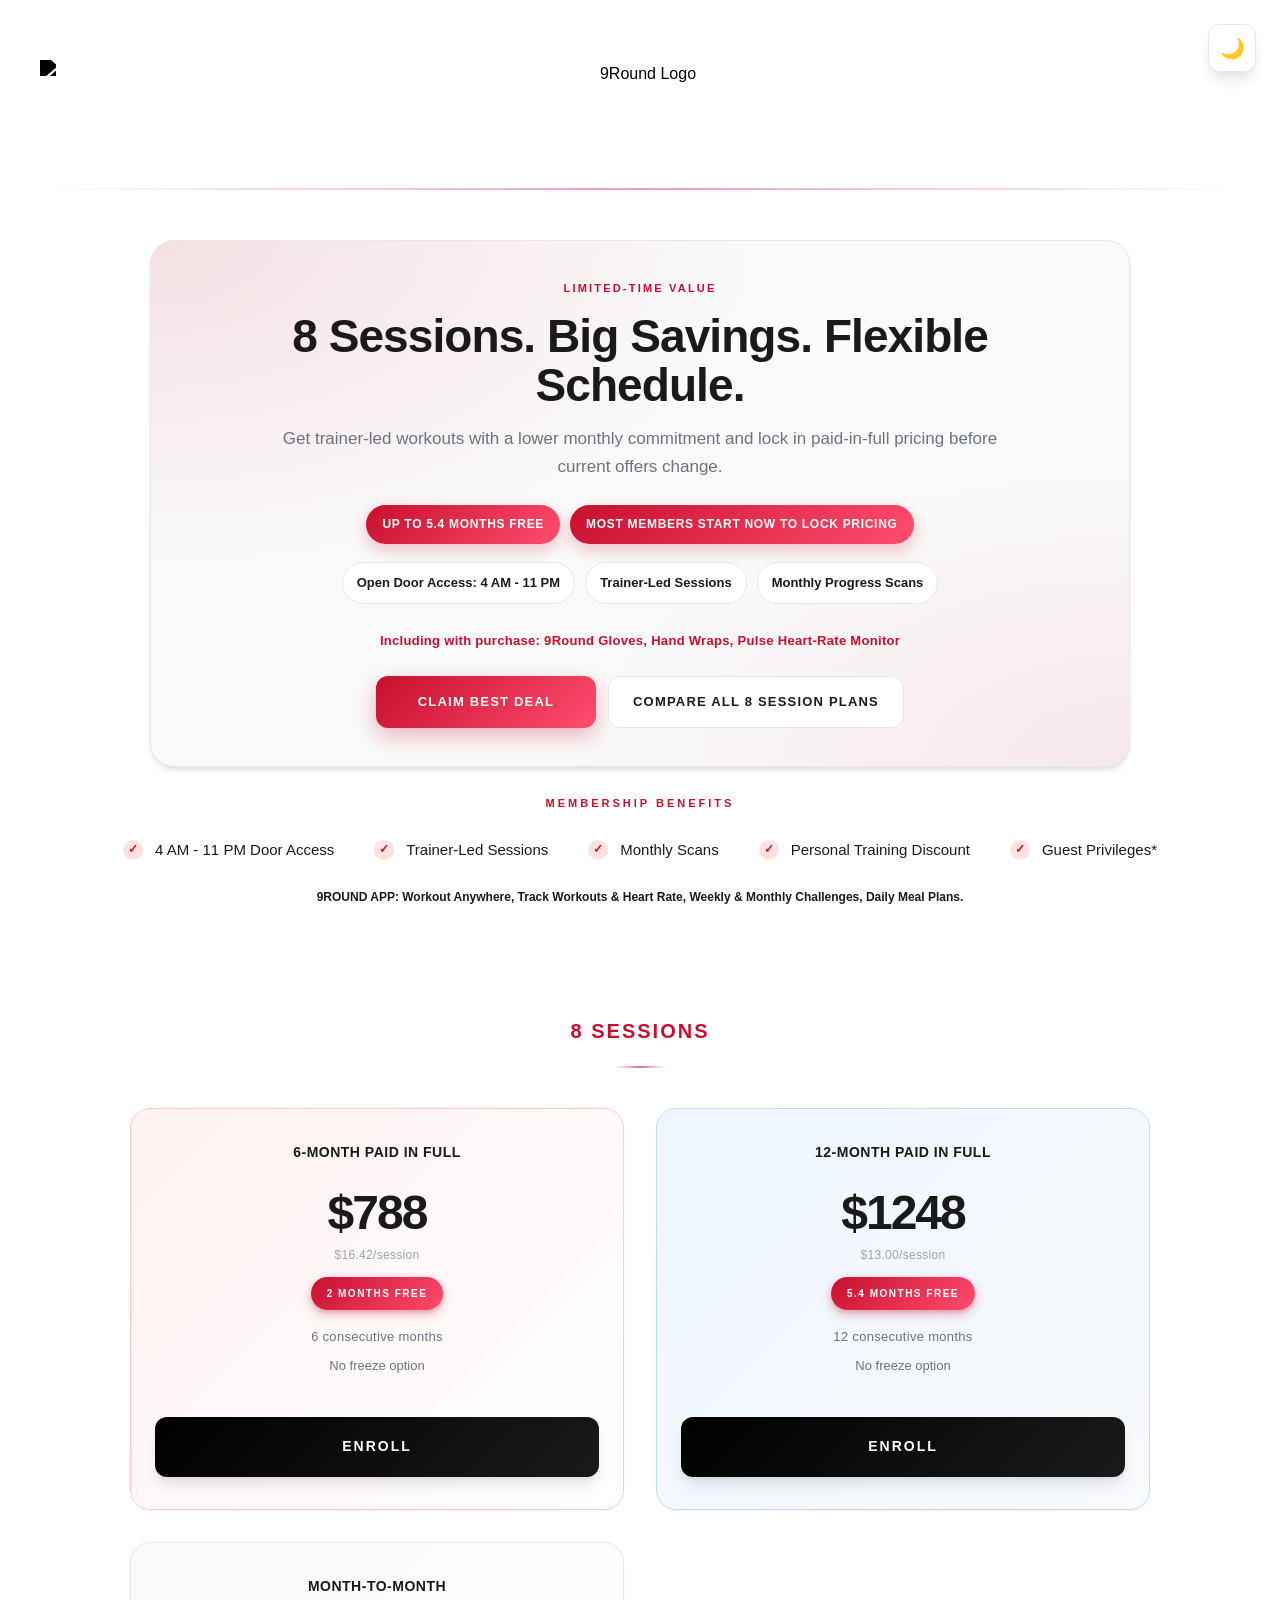
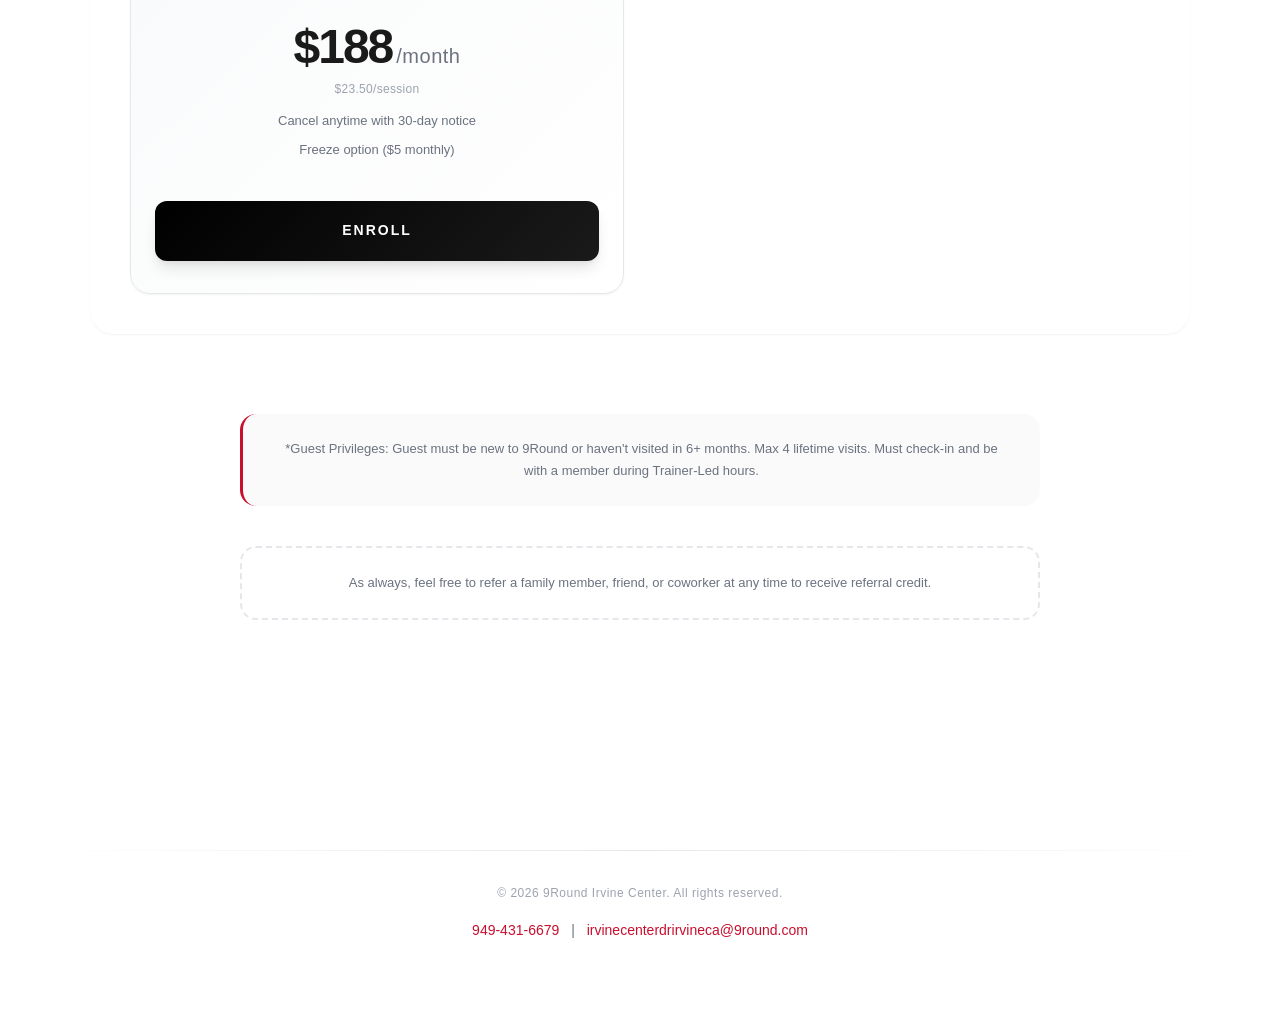
==== commit d1092457: "Improve separated plan pages with high-conversion hero sections" ====
--- a/eight/index.html
+++ b/eight/index.html
@@ -18,6 +18,30 @@
       <img src="../images/9round-white-logo.png" alt="9Round Logo" class="logo">
     </div>
 
+    <section class="hero-conversion">
+      <p class="hero-eyebrow">LIMITED-TIME VALUE</p>
+      <h1 class="hero-title">8 Sessions. Big Savings. Flexible Schedule.</h1>
+      <p class="hero-subtitle">Get trainer-led workouts with a lower monthly commitment and lock in paid-in-full pricing before current offers change.</p>
+
+      <div class="hero-urgency-row">
+        <span class="hero-urgency-pill">Up to 5.4 months free</span>
+        <span class="hero-urgency-pill">Most members start now to lock pricing</span>
+      </div>
+
+      <div class="hero-benefit-chips">
+        <span>Open Door Access: 4 AM - 11 PM</span>
+        <span>Trainer-Led Sessions</span>
+        <span>Monthly Progress Scans</span>
+      </div>
+
+      <p class="hero-included">Including with purchase: 9Round Gloves, Hand Wraps, Pulse Heart-Rate Monitor</p>
+
+      <div class="hero-cta-group">
+        <a class="hero-cta-button hero-cta-primary" href="#best-value">Claim Best Deal</a>
+        <a class="hero-cta-button hero-cta-secondary" href="#plans">Compare All 8 Session Plans</a>
+      </div>
+    </section>
+
     <div class="benefits-section">
       <ul class="benefits-list">
         <li>4 AM - 11 PM Door Access</li>
@@ -30,12 +54,12 @@
     </div>
 
 
-    <div class="pricing-grid single-plan-grid">
+    <div class="pricing-grid single-plan-grid" id="plans">
       <!-- 8 Sessions -->
       <div class="pricing-tier" data-tier="eight">
         <h2 class="tier-title">8 SESSIONS</h2>
         
-        <div class="pricing-option pif-option">
+        <div class="pricing-option pif-option" id="best-value">
           <h3 class="option-title">6-Month Paid In Full</h3>
           <div class="price">$788</div>
           <div class="price-per-session">$16.42/session</div>
--- a/styles.css
+++ b/styles.css
@@ -152,6 +152,149 @@
   filter: none;
 }
 
+/* Unlimited Hero Conversion Section */
+.hero-conversion {
+  margin: -10px auto 42px;
+  max-width: 980px;
+  text-align: center;
+  padding: 38px 34px;
+  border-radius: 24px;
+  border: 1px solid var(--border-color);
+  background:
+    radial-gradient(140% 140% at 0% 0%, rgba(200, 15, 46, 0.11) 0%, transparent 45%),
+    radial-gradient(120% 120% at 100% 100%, rgba(200, 15, 46, 0.08) 0%, transparent 48%),
+    var(--bg-secondary);
+  box-shadow: var(--shadow);
+  animation: fadeInUp 0.8s cubic-bezier(0.4, 0, 0.2, 1) 0.12s both;
+}
+
+.hero-eyebrow {
+  color: var(--accent-red);
+  text-transform: uppercase;
+  letter-spacing: 2.2px;
+  font-size: 11px;
+  font-weight: 800;
+  margin-bottom: 14px;
+}
+
+.hero-title {
+  font-size: clamp(30px, 4.4vw, 46px);
+  line-height: 1.08;
+  letter-spacing: -0.02em;
+  font-weight: 900;
+  max-width: 860px;
+  margin: 0 auto 14px;
+}
+
+.hero-subtitle {
+  max-width: 760px;
+  margin: 0 auto;
+  color: var(--text-secondary);
+  font-size: 17px;
+  line-height: 1.65;
+}
+
+.hero-urgency-row {
+  margin: 24px auto 18px;
+  display: flex;
+  flex-wrap: wrap;
+  gap: 10px;
+  justify-content: center;
+}
+
+.hero-urgency-pill {
+  display: inline-flex;
+  align-items: center;
+  justify-content: center;
+  border-radius: 999px;
+  padding: 9px 16px;
+  font-size: 12px;
+  font-weight: 800;
+  letter-spacing: 0.7px;
+  text-transform: uppercase;
+  color: #ffffff;
+  background: linear-gradient(135deg, var(--accent-red) 0%, #ff4d6d 100%);
+  box-shadow: 0 6px 16px rgba(200, 15, 46, 0.25);
+}
+
+.hero-benefit-chips {
+  margin: 0 auto 26px;
+  display: flex;
+  flex-wrap: wrap;
+  justify-content: center;
+  gap: 10px;
+}
+
+.hero-benefit-chips span {
+  display: inline-flex;
+  align-items: center;
+  padding: 9px 14px;
+  border-radius: 999px;
+  border: 1px solid var(--border-color);
+  background: var(--bg-primary);
+  font-size: 13px;
+  font-weight: 600;
+  color: var(--text-primary);
+}
+
+.hero-included {
+  margin: 0 auto 24px;
+  max-width: 760px;
+  font-size: 13px;
+  font-weight: 700;
+  letter-spacing: 0.3px;
+  color: var(--accent-red);
+}
+
+.hero-cta-group {
+  display: flex;
+  justify-content: center;
+  flex-wrap: wrap;
+  gap: 12px;
+}
+
+.hero-cta-button {
+  display: inline-flex;
+  align-items: center;
+  justify-content: center;
+  min-width: 220px;
+  padding: 14px 24px;
+  border-radius: 12px;
+  text-decoration: none;
+  font-size: 13px;
+  font-weight: 800;
+  text-transform: uppercase;
+  letter-spacing: 1.2px;
+  transition: transform 0.25s cubic-bezier(0.4, 0, 0.2, 1), box-shadow 0.25s cubic-bezier(0.4, 0, 0.2, 1), background-color 0.25s cubic-bezier(0.4, 0, 0.2, 1), color 0.25s cubic-bezier(0.4, 0, 0.2, 1);
+}
+
+.hero-cta-primary {
+  color: #ffffff;
+  background: linear-gradient(135deg, var(--accent-red) 0%, #ff4d6d 100%);
+  box-shadow: 0 8px 22px rgba(200, 15, 46, 0.3);
+}
+
+.hero-cta-secondary {
+  color: var(--text-primary);
+  background: var(--bg-primary);
+  border: 1px solid var(--border-color);
+}
+
+.hero-cta-button:hover {
+  transform: translateY(-2px);
+}
+
+.hero-cta-primary:hover {
+  box-shadow: 0 12px 24px rgba(200, 15, 46, 0.36);
+}
+
+[data-theme="dark"] .hero-conversion {
+  background:
+    radial-gradient(140% 140% at 0% 0%, rgba(255, 77, 109, 0.24) 0%, transparent 45%),
+    radial-gradient(120% 120% at 100% 100%, rgba(255, 77, 109, 0.18) 0%, transparent 48%),
+    var(--bg-secondary);
+}
+
 /* Premium Benefits Section */
 .benefits-section {
   margin-bottom: 65px;
@@ -458,7 +601,7 @@
   max-width: 1100px;
   margin: 0 auto;
   display: grid;
-  grid-template-columns: repeat(auto-fit, minmax(260px, 1fr));
+  grid-template-columns: repeat(2, minmax(0, 1fr));
   gap: 32px;
   align-items: stretch;
   width: 100%;
@@ -1450,6 +1593,65 @@
     height: 70px;
   }
 
+  .hero-conversion {
+    margin: -8px auto 30px;
+    padding: 30px 20px;
+    border-radius: 18px;
+  }
+
+  .hero-eyebrow {
+    font-size: 10px;
+    letter-spacing: 2px;
+    margin-bottom: 10px;
+  }
+
+  .hero-title {
+    font-size: clamp(26px, 7vw, 36px);
+    margin-bottom: 12px;
+  }
+
+  .hero-subtitle {
+    font-size: 15px;
+    line-height: 1.6;
+  }
+
+  .hero-urgency-row {
+    margin: 20px auto 14px;
+    gap: 8px;
+  }
+
+  .hero-urgency-pill {
+    font-size: 11px;
+    padding: 8px 13px;
+  }
+
+  .hero-benefit-chips {
+    margin-bottom: 22px;
+    gap: 8px;
+  }
+
+  .hero-benefit-chips span {
+    font-size: 12px;
+    padding: 8px 12px;
+  }
+
+  .hero-included {
+    font-size: 12px;
+    margin-bottom: 20px;
+  }
+
+  .hero-cta-group {
+    gap: 10px;
+  }
+
+  .hero-cta-button {
+    width: 100%;
+    min-width: 0;
+    padding: 13px 18px;
+    font-size: 12px;
+    letter-spacing: 1px;
+  }
+
   .benefits-section {
     padding: 0;
     margin-bottom: 35px;
@@ -1866,6 +2068,28 @@
     height: 60px;
   }
 
+  .hero-conversion {
+    margin-top: -6px;
+    padding: 24px 16px;
+  }
+
+  .hero-title {
+    font-size: 26px;
+  }
+
+  .hero-subtitle {
+    font-size: 14px;
+  }
+
+  .hero-urgency-pill {
+    width: 100%;
+  }
+
+  .hero-benefit-chips span {
+    width: 100%;
+    justify-content: center;
+  }
+
   .benefits-section {
     padding: 0;
     margin-top: -15px;
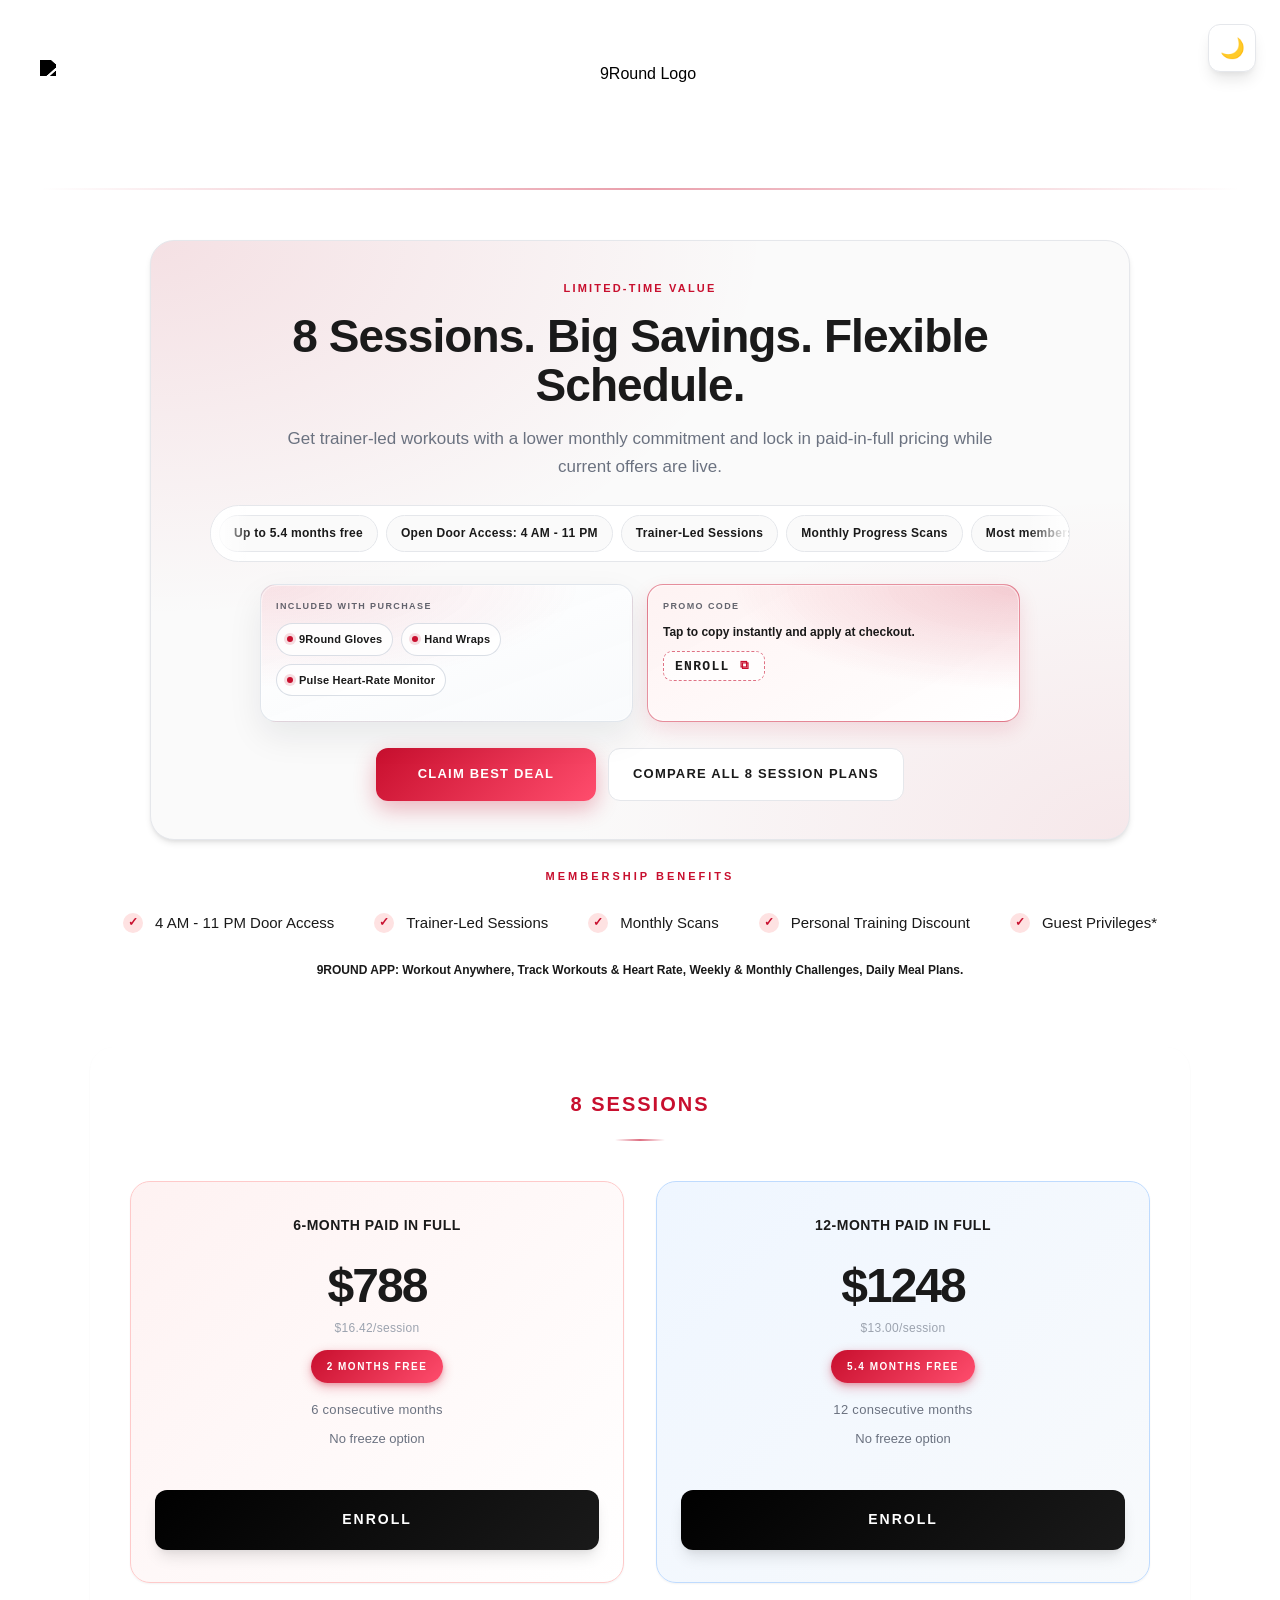
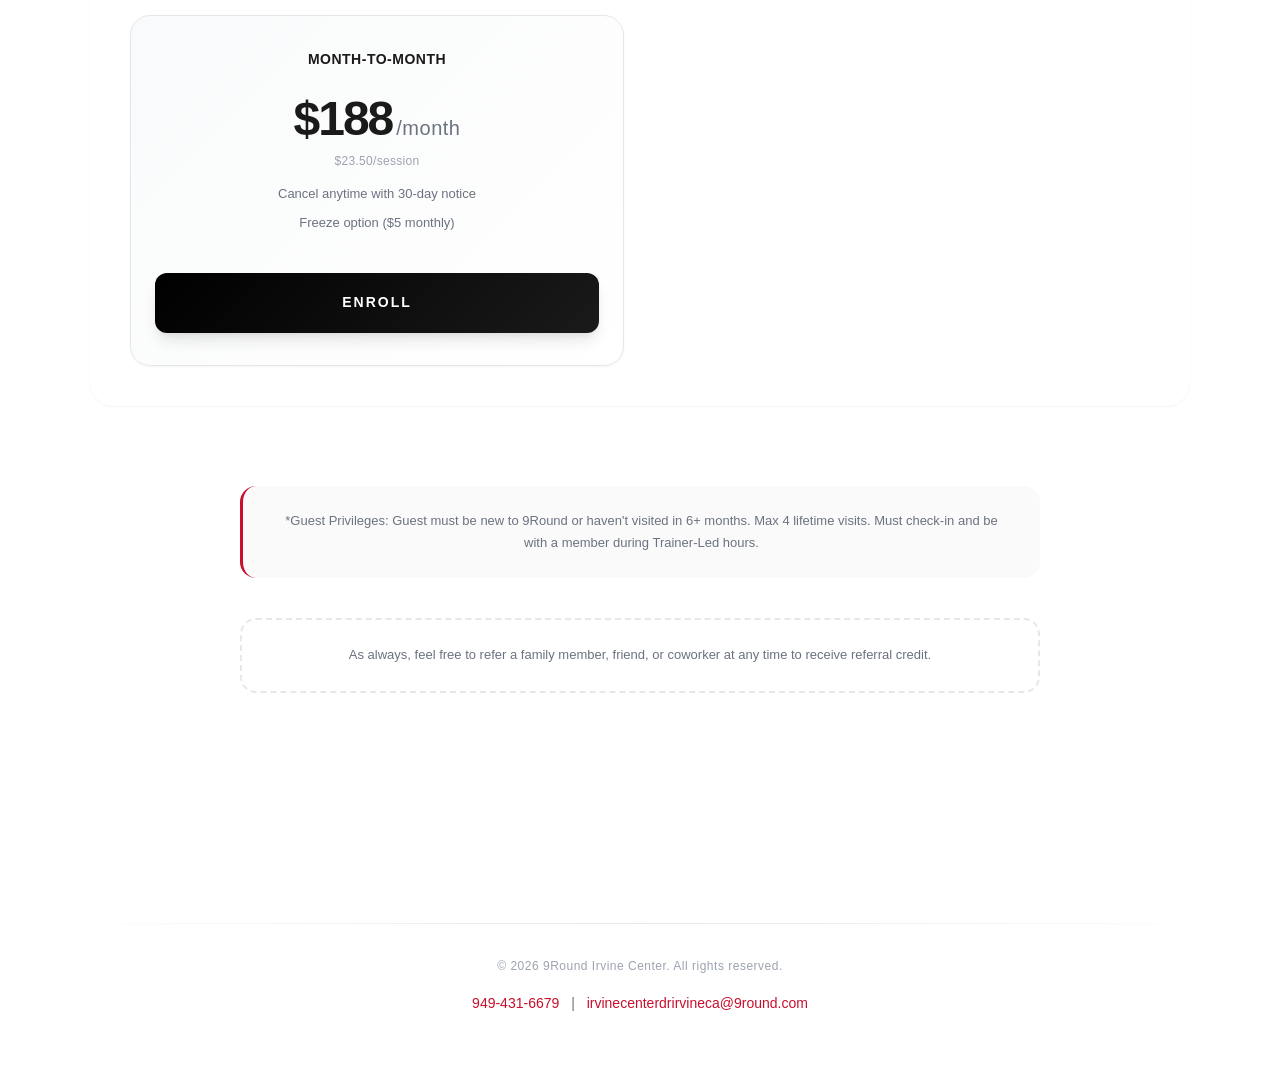
==== commit 1e79d58a: "Polish separated page hero UX with promo copy and scrolling callouts" ====
--- a/eight/index.html
+++ b/eight/index.html
@@ -21,20 +21,45 @@
     <section class="hero-conversion">
       <p class="hero-eyebrow">LIMITED-TIME VALUE</p>
       <h1 class="hero-title">8 Sessions. Big Savings. Flexible Schedule.</h1>
-      <p class="hero-subtitle">Get trainer-led workouts with a lower monthly commitment and lock in paid-in-full pricing before current offers change.</p>
-
-      <div class="hero-urgency-row">
-        <span class="hero-urgency-pill">Up to 5.4 months free</span>
-        <span class="hero-urgency-pill">Most members start now to lock pricing</span>
-      </div>
-
-      <div class="hero-benefit-chips">
-        <span>Open Door Access: 4 AM - 11 PM</span>
-        <span>Trainer-Led Sessions</span>
-        <span>Monthly Progress Scans</span>
-      </div>
-
-      <p class="hero-included">Including with purchase: 9Round Gloves, Hand Wraps, Pulse Heart-Rate Monitor</p>
+      <p class="hero-subtitle">Get trainer-led workouts with a lower monthly commitment and lock in paid-in-full pricing while current offers are live.</p>
+
+      <div class="hero-scroll-callouts" aria-label="Membership highlights">
+        <div class="hero-scroll-track">
+          <div class="hero-scroll-seq">
+            <span class="hero-scroll-item">Up to 5.4 months free</span>
+            <span class="hero-scroll-item">Open Door Access: 4 AM - 11 PM</span>
+            <span class="hero-scroll-item">Trainer-Led Sessions</span>
+            <span class="hero-scroll-item">Monthly Progress Scans</span>
+            <span class="hero-scroll-item">Most members join now to lock pricing</span>
+          </div>
+          <div class="hero-scroll-seq" aria-hidden="true">
+            <span class="hero-scroll-item">Up to 5.4 months free</span>
+            <span class="hero-scroll-item">Open Door Access: 4 AM - 11 PM</span>
+            <span class="hero-scroll-item">Trainer-Led Sessions</span>
+            <span class="hero-scroll-item">Monthly Progress Scans</span>
+            <span class="hero-scroll-item">Most members join now to lock pricing</span>
+          </div>
+        </div>
+      </div>
+
+      <div class="hero-meta-grid">
+        <div class="hero-meta-card hero-included-card">
+          <span class="hero-meta-label">Included With Purchase</span>
+          <div class="hero-item-tags">
+            <span>9Round Gloves</span>
+            <span>Hand Wraps</span>
+            <span>Pulse Heart-Rate Monitor</span>
+          </div>
+        </div>
+        <div class="hero-meta-card hero-promo-card promo-copy-card" role="button" tabindex="0" data-copy-code="ENROLL" aria-label="Click to copy promo code ENROLL">
+          <span class="hero-meta-label">Promo Code</span>
+          <p>Tap to copy instantly and apply at checkout.</p>
+          <div class="hero-promo-action">
+            <span class="hero-code-pill">ENROLL</span>
+          </div>
+          <span class="hero-copy-feedback" aria-live="polite"></span>
+        </div>
+      </div>
 
       <div class="hero-cta-group">
         <a class="hero-cta-button hero-cta-primary" href="#best-value">Claim Best Deal</a>
@@ -546,6 +571,65 @@
       });
     })();
 
+    // Promo code copy interaction
+    (function() {
+      const promoCards = document.querySelectorAll(".promo-copy-card");
+      if (!promoCards.length) return;
+
+      async function writeToClipboard(text) {
+        if (navigator.clipboard && window.isSecureContext) {
+          await navigator.clipboard.writeText(text);
+          return;
+        }
+
+        const textarea = document.createElement("textarea");
+        textarea.value = text;
+        textarea.style.position = "fixed";
+        textarea.style.opacity = "0";
+        textarea.style.left = "-9999px";
+        document.body.appendChild(textarea);
+        textarea.focus();
+        textarea.select();
+        document.execCommand("copy");
+        document.body.removeChild(textarea);
+      }
+
+      promoCards.forEach(card => {
+        const code = card.getAttribute("data-copy-code") || "";
+        const feedback = card.querySelector(".hero-copy-feedback");
+        let resetTimer;
+
+        const setState = (state, message) => {
+          card.classList.remove("is-copying", "is-copied", "is-copy-error");
+          if (state) card.classList.add(state);
+          if (feedback) feedback.textContent = message || "";
+        };
+
+        const copyCode = async () => {
+          if (!code) return;
+          clearTimeout(resetTimer);
+          setState("is-copying", "Copying code...");
+
+          try {
+            await writeToClipboard(code);
+            setState("is-copied", "Copied! Paste ENROLL at checkout.");
+            resetTimer = setTimeout(() => setState("", ""), 1800);
+          } catch (error) {
+            setState("is-copy-error", "Copy failed. Please copy ENROLL manually.");
+            resetTimer = setTimeout(() => setState("", ""), 2200);
+          }
+        };
+
+        card.addEventListener("click", copyCode);
+        card.addEventListener("keydown", function(event) {
+          if (event.key === "Enter" || event.key === " ") {
+            event.preventDefault();
+            copyCode();
+          }
+        });
+      });
+    })();
+
     // Add click handlers for ENROLL buttons
     document.querySelectorAll('.enroll-button').forEach(button => {
       button.addEventListener('click', function(e) {
--- a/styles.css
+++ b/styles.css
@@ -194,56 +194,325 @@
   line-height: 1.65;
 }
 
-.hero-urgency-row {
-  margin: 24px auto 18px;
+.hero-scroll-callouts {
+  margin: 24px auto 22px;
+  max-width: 860px;
+  border: 1px solid var(--border-color);
+  border-radius: 999px;
+  background: var(--bg-primary);
+  overflow: hidden;
+  position: relative;
+}
+
+.hero-scroll-callouts::before,
+.hero-scroll-callouts::after {
+  content: '';
+  position: absolute;
+  top: 0;
+  bottom: 0;
+  width: 42px;
+  pointer-events: none;
+  z-index: 2;
+}
+
+.hero-scroll-callouts::before {
+  left: 0;
+  background: linear-gradient(90deg, var(--bg-primary), transparent);
+}
+
+.hero-scroll-callouts::after {
+  right: 0;
+  background: linear-gradient(270deg, var(--bg-primary), transparent);
+}
+
+.hero-scroll-track {
+  width: max-content;
+  display: flex;
+  align-items: center;
+  animation: heroTicker 26s linear infinite;
+}
+
+.hero-scroll-seq {
+  display: flex;
+  align-items: center;
+  gap: 8px;
+  padding: 9px 8px;
+}
+
+.hero-scroll-item {
+  white-space: nowrap;
+  font-size: 12px;
+  font-weight: 700;
+  letter-spacing: 0.3px;
+  color: var(--text-primary);
+  border-radius: 999px;
+  border: 1px solid var(--border-color);
+  background: var(--bg-secondary);
+  padding: 7px 14px;
+}
+
+.hero-scroll-callouts:hover .hero-scroll-track {
+  animation-play-state: paused;
+}
+
+.hero-meta-grid {
+  display: grid;
+  grid-template-columns: repeat(2, minmax(0, 1fr));
+  gap: 14px;
+  max-width: 760px;
+  margin: 0 auto 26px;
+}
+
+.hero-meta-card {
+  position: relative;
+  border-radius: 16px;
+  border: 1px solid rgba(148, 163, 184, 0.25);
+  background: linear-gradient(160deg, rgba(255, 255, 255, 0.95) 0%, rgba(250, 250, 250, 0.9) 100%);
+  box-shadow: 0 14px 34px rgba(15, 23, 42, 0.08);
+  padding: 14px 15px;
+  text-align: left;
+  backdrop-filter: blur(8px);
+  -webkit-backdrop-filter: blur(8px);
+  transition: transform 0.3s cubic-bezier(0.4, 0, 0.2, 1), box-shadow 0.3s cubic-bezier(0.4, 0, 0.2, 1), border-color 0.3s cubic-bezier(0.4, 0, 0.2, 1);
+}
+
+.hero-meta-card::before {
+  content: '';
+  position: absolute;
+  inset: 0;
+  border-radius: inherit;
+  pointer-events: none;
+  border: 1px solid rgba(255, 255, 255, 0.5);
+}
+
+.hero-meta-card:hover {
+  transform: translateY(-2px);
+  box-shadow: 0 18px 38px rgba(15, 23, 42, 0.12);
+}
+
+.hero-included-card {
+  background:
+    radial-gradient(160% 140% at 0% 0%, rgba(200, 15, 46, 0.12) 0%, transparent 54%),
+    linear-gradient(160deg, rgba(255, 255, 255, 0.96) 0%, rgba(248, 250, 252, 0.94) 100%);
+}
+
+.hero-item-tags {
   display: flex;
   flex-wrap: wrap;
+  gap: 8px;
+}
+
+.hero-item-tags span {
+  display: inline-flex;
+  align-items: center;
+  gap: 6px;
+  padding: 6px 10px;
+  border-radius: 999px;
+  border: 1px solid rgba(148, 163, 184, 0.35);
+  background: rgba(255, 255, 255, 0.85);
+  color: var(--text-primary);
+  font-size: 11px;
+  font-weight: 700;
+  letter-spacing: 0.2px;
+}
+
+.hero-item-tags span::before {
+  content: '';
+  width: 6px;
+  height: 6px;
+  border-radius: 50%;
+  background: var(--accent-red);
+  box-shadow: 0 0 0 3px rgba(200, 15, 46, 0.14);
+}
+
+.hero-meta-label {
+  display: block;
+  font-size: 9px;
+  font-weight: 900;
+  letter-spacing: 1.4px;
+  text-transform: uppercase;
+  color: rgba(17, 24, 39, 0.65);
+  margin-bottom: 9px;
+}
+
+.hero-meta-card p {
+  margin: 0;
+  font-size: 12px;
+  font-weight: 700;
+  color: var(--text-primary);
+  line-height: 1.55;
+}
+
+.hero-promo-card {
+  border-color: rgba(200, 15, 46, 0.45);
+  background:
+    radial-gradient(140% 140% at 100% 0%, rgba(200, 15, 46, 0.2) 0%, transparent 55%),
+    linear-gradient(150deg, rgba(254, 242, 242, 0.95) 0%, rgba(255, 255, 255, 0.94) 100%);
+  cursor: pointer;
+  position: relative;
+  overflow: hidden;
+  transition: transform 0.25s cubic-bezier(0.4, 0, 0.2, 1), box-shadow 0.25s cubic-bezier(0.4, 0, 0.2, 1), border-color 0.25s cubic-bezier(0.4, 0, 0.2, 1);
+  box-shadow: 0 8px 20px rgba(200, 15, 46, 0.12);
+  animation: promoPulse 2.2s ease-in-out infinite;
+}
+
+.hero-promo-card::after {
+  content: '';
+  position: absolute;
+  inset: 0;
+  background: linear-gradient(120deg, transparent 20%, rgba(255, 255, 255, 0.35) 50%, transparent 80%);
+  transform: translateX(-140%);
+  transition: transform 0.6s ease;
+}
+
+.hero-promo-card:hover,
+.hero-promo-card:focus-visible {
+  transform: translateY(-2px);
+  border-color: var(--accent-red);
+  box-shadow: 0 12px 26px rgba(200, 15, 46, 0.2);
+}
+
+.hero-promo-card:hover::after,
+.hero-promo-card:focus-visible::after {
+  transform: translateX(140%);
+}
+
+.hero-promo-card:focus-visible {
+  outline: 3px solid var(--accent-red);
+  outline-offset: 3px;
+}
+
+.hero-promo-action {
+  margin-top: 10px;
+  display: flex;
+  align-items: center;
+  justify-content: flex-start;
   gap: 10px;
-  justify-content: center;
-}
-
-.hero-urgency-pill {
+}
+
+.hero-copy-feedback {
+  display: block;
+  min-height: 18px;
+  margin-top: 8px;
+  font-size: 10px;
+  font-weight: 700;
+  letter-spacing: 0.2px;
+  color: rgba(71, 85, 105, 0.95);
+}
+
+.hero-code-pill {
+  display: inline-flex;
+  align-items: center;
+  gap: 9px;
+  border-radius: 9px;
+  border: 1px dashed rgba(200, 15, 46, 0.58);
+  padding: 7px 11px;
+  margin: 0;
+  font-size: 13px;
+  font-weight: 900;
+  line-height: 1;
+  letter-spacing: 1.3px;
+  color: var(--text-primary);
+  background: rgba(255, 255, 255, 0.75);
+  font-family: ui-monospace, SFMono-Regular, Menlo, Monaco, Consolas, "Liberation Mono", monospace;
+}
+
+.hero-code-pill::after {
+  content: "⧉";
   display: inline-flex;
   align-items: center;
   justify-content: center;
-  border-radius: 999px;
-  padding: 9px 16px;
+  width: 14px;
+  height: 14px;
   font-size: 12px;
-  font-weight: 800;
-  letter-spacing: 0.7px;
-  text-transform: uppercase;
-  color: #ffffff;
-  background: linear-gradient(135deg, var(--accent-red) 0%, #ff4d6d 100%);
-  box-shadow: 0 6px 16px rgba(200, 15, 46, 0.25);
-}
-
-.hero-benefit-chips {
-  margin: 0 auto 26px;
-  display: flex;
-  flex-wrap: wrap;
-  justify-content: center;
-  gap: 10px;
-}
-
-.hero-benefit-chips span {
+  font-weight: 900;
+  line-height: 1;
+  color: var(--accent-red);
+  transform: none;
+}
+
+.hero-promo-card.is-copying {
+  border-color: #f59e0b;
+  animation: none;
+}
+
+.hero-promo-card.is-copying .hero-copy-feedback {
+  color: #b45309;
+}
+
+.hero-promo-card.is-copied {
+  border-color: #10b981;
+  background: linear-gradient(135deg, rgba(16, 185, 129, 0.14) 0%, var(--bg-primary) 100%);
+  animation: promoPop 0.42s ease;
+}
+
+.hero-promo-card.is-copied .hero-copy-feedback {
+  color: #047857;
+}
+
+.hero-promo-card.is-copied .hero-code-pill::after {
+  content: "✓";
   display: inline-flex;
   align-items: center;
-  padding: 9px 14px;
-  border-radius: 999px;
-  border: 1px solid var(--border-color);
-  background: var(--bg-primary);
-  font-size: 13px;
-  font-weight: 600;
-  color: var(--text-primary);
-}
-
-.hero-included {
-  margin: 0 auto 24px;
-  max-width: 760px;
-  font-size: 13px;
-  font-weight: 700;
-  letter-spacing: 0.3px;
-  color: var(--accent-red);
+  justify-content: center;
+  width: 14px;
+  height: 14px;
+  font-size: 12px;
+  font-weight: 900;
+  line-height: 1;
+  color: #047857;
+  transform: none;
+}
+
+.hero-promo-card.is-copy-error {
+  border-color: #ef4444;
+  animation: none;
+}
+
+.hero-promo-card.is-copy-error .hero-copy-feedback {
+  color: #b91c1c;
+}
+
+@keyframes heroTicker {
+  from {
+    transform: translateX(0);
+  }
+  to {
+    transform: translateX(-50%);
+  }
+}
+
+@keyframes promoPulse {
+  0%, 100% {
+    box-shadow: 0 8px 20px rgba(200, 15, 46, 0.12);
+  }
+  50% {
+    box-shadow: 0 12px 28px rgba(200, 15, 46, 0.25);
+  }
+}
+
+@keyframes promoPop {
+  0% {
+    transform: scale(0.98);
+  }
+  65% {
+    transform: scale(1.02);
+  }
+  100% {
+    transform: scale(1);
+  }
+}
+
+@media (prefers-reduced-motion: reduce) {
+  .hero-scroll-track,
+  .hero-promo-card,
+  .hero-promo-card.is-copied {
+    animation: none;
+  }
+
+  .hero-scroll-track {
+    transform: none;
+  }
 }
 
 .hero-cta-group {
@@ -293,6 +562,41 @@
     radial-gradient(140% 140% at 0% 0%, rgba(255, 77, 109, 0.24) 0%, transparent 45%),
     radial-gradient(120% 120% at 100% 100%, rgba(255, 77, 109, 0.18) 0%, transparent 48%),
     var(--bg-secondary);
+}
+
+[data-theme="dark"] .hero-meta-card {
+  border-color: rgba(100, 116, 139, 0.5);
+  background: linear-gradient(160deg, rgba(24, 24, 27, 0.92) 0%, rgba(15, 23, 42, 0.88) 100%);
+  box-shadow: 0 16px 36px rgba(0, 0, 0, 0.45);
+}
+
+[data-theme="dark"] .hero-meta-card::before {
+  border-color: rgba(255, 255, 255, 0.08);
+}
+
+[data-theme="dark"] .hero-meta-label {
+  color: rgba(226, 232, 240, 0.74);
+}
+
+[data-theme="dark"] .hero-item-tags span {
+  border-color: rgba(100, 116, 139, 0.55);
+  background: rgba(15, 23, 42, 0.75);
+}
+
+[data-theme="dark"] .hero-promo-card {
+  border-color: rgba(255, 77, 109, 0.65);
+  background:
+    radial-gradient(140% 140% at 100% 0%, rgba(255, 77, 109, 0.3) 0%, transparent 55%),
+    linear-gradient(155deg, rgba(69, 10, 26, 0.86) 0%, rgba(15, 23, 42, 0.9) 100%);
+}
+
+[data-theme="dark"] .hero-copy-feedback {
+  color: rgba(203, 213, 225, 0.94);
+}
+
+[data-theme="dark"] .hero-code-pill {
+  border-color: rgba(255, 77, 109, 0.72);
+  background: rgba(15, 23, 42, 0.66);
 }
 
 /* Premium Benefits Section */
@@ -1615,29 +1919,47 @@
     line-height: 1.6;
   }
 
-  .hero-urgency-row {
-    margin: 20px auto 14px;
-    gap: 8px;
-  }
-
-  .hero-urgency-pill {
+  .hero-scroll-callouts {
+    margin: 18px auto 18px;
+  }
+
+  .hero-scroll-callouts::before,
+  .hero-scroll-callouts::after {
+    width: 26px;
+  }
+
+  .hero-scroll-seq {
+    gap: 6px;
+    padding: 8px 6px;
+  }
+
+  .hero-scroll-item {
     font-size: 11px;
-    padding: 8px 13px;
-  }
-
-  .hero-benefit-chips {
-    margin-bottom: 22px;
-    gap: 8px;
-  }
-
-  .hero-benefit-chips span {
+    padding: 7px 12px;
+  }
+
+  .hero-meta-grid {
+    grid-template-columns: 1fr;
+    gap: 10px;
+    margin-bottom: 20px;
+  }
+
+  .hero-meta-card {
+    padding: 11px 12px;
+  }
+
+  .hero-item-tags span {
+    font-size: 10px;
+    padding: 5px 9px;
+  }
+
+  .hero-meta-card p {
     font-size: 12px;
-    padding: 8px 12px;
-  }
-
-  .hero-included {
-    font-size: 12px;
-    margin-bottom: 20px;
+  }
+
+  .hero-copy-feedback {
+    min-height: 16px;
+    font-size: 10px;
   }
 
   .hero-cta-group {
@@ -2081,13 +2403,22 @@
     font-size: 14px;
   }
 
-  .hero-urgency-pill {
-    width: 100%;
-  }
-
-  .hero-benefit-chips span {
-    width: 100%;
-    justify-content: center;
+  .hero-scroll-callouts {
+    border-radius: 14px;
+  }
+
+  .hero-scroll-item {
+    font-size: 10px;
+    padding: 6px 10px;
+  }
+
+  .hero-meta-label {
+    font-size: 9px;
+  }
+
+  .hero-code-pill {
+    font-size: 11px;
+    padding: 6px 9px;
   }
 
   .benefits-section {
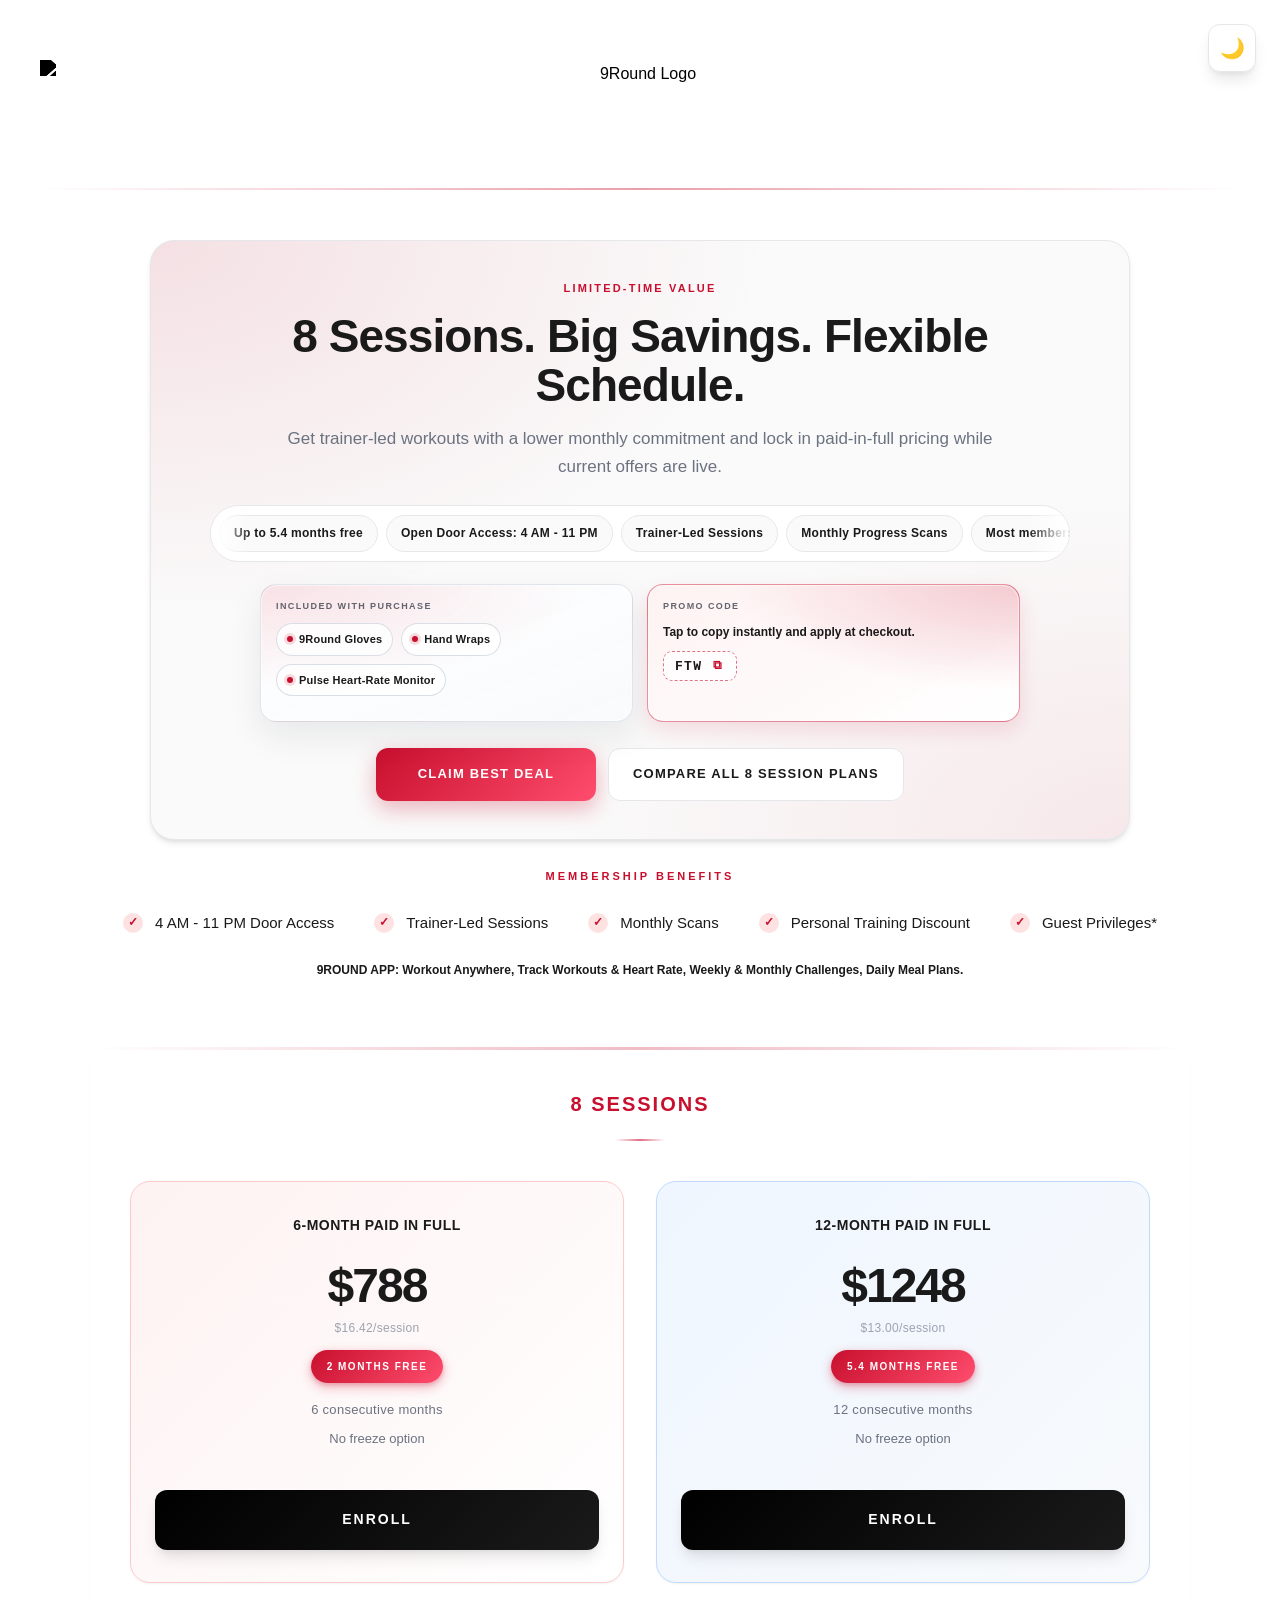
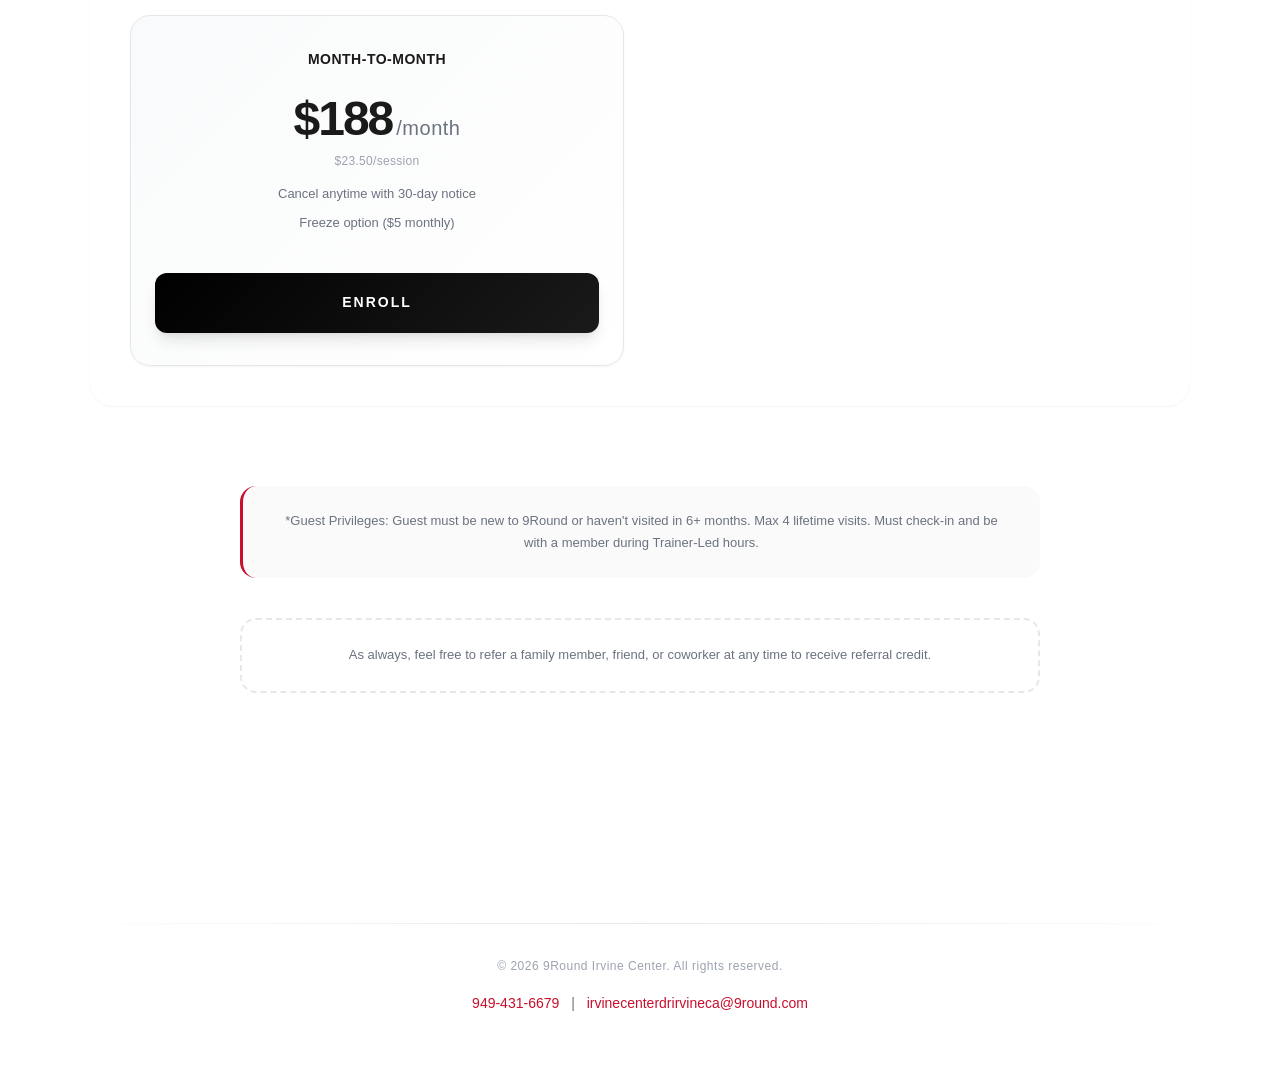
==== commit 47dddc65: "Set promo code to FTW and keep ENROLL button labels" ====
--- a/eight/index.html
+++ b/eight/index.html
@@ -51,11 +51,11 @@
             <span>Pulse Heart-Rate Monitor</span>
           </div>
         </div>
-        <div class="hero-meta-card hero-promo-card promo-copy-card" role="button" tabindex="0" data-copy-code="ENROLL" aria-label="Click to copy promo code ENROLL">
+        <div class="hero-meta-card hero-promo-card promo-copy-card" role="button" tabindex="0" data-copy-code="FTW" aria-label="Click to copy promo code FTW">
           <span class="hero-meta-label">Promo Code</span>
           <p>Tap to copy instantly and apply at checkout.</p>
           <div class="hero-promo-action">
-            <span class="hero-code-pill">ENROLL</span>
+            <span class="hero-code-pill">FTW</span>
           </div>
           <span class="hero-copy-feedback" aria-live="polite"></span>
         </div>
@@ -612,10 +612,10 @@
 
           try {
             await writeToClipboard(code);
-            setState("is-copied", "Copied! Paste ENROLL at checkout.");
+            setState("is-copied", "Copied! Paste FTW at checkout.");
             resetTimer = setTimeout(() => setState("", ""), 1800);
           } catch (error) {
-            setState("is-copy-error", "Copy failed. Please copy ENROLL manually.");
+            setState("is-copy-error", "Copy failed. Please copy FTW manually.");
             resetTimer = setTimeout(() => setState("", ""), 2200);
           }
         };
--- a/styles.css
+++ b/styles.css
@@ -973,25 +973,12 @@
   right: 0;
   height: 3px;
   background: linear-gradient(90deg, transparent, var(--accent-red), transparent);
-  opacity: 0;
+  opacity: 0.28;
   transition: opacity 0.4s cubic-bezier(0.4, 0, 0.2, 1);
-}
-
-.pricing-tier:hover {
-  transform: translateY(-12px);
-  box-shadow: var(--shadow-xl);
-}
-
-.pricing-tier:hover::before {
-  opacity: 1;
 }
 
 [data-theme="dark"] .pricing-tier {
   box-shadow: var(--shadow);
-}
-
-[data-theme="dark"] .pricing-tier:hover {
-  box-shadow: var(--shadow-xl);
 }
 
 .tier-title {
